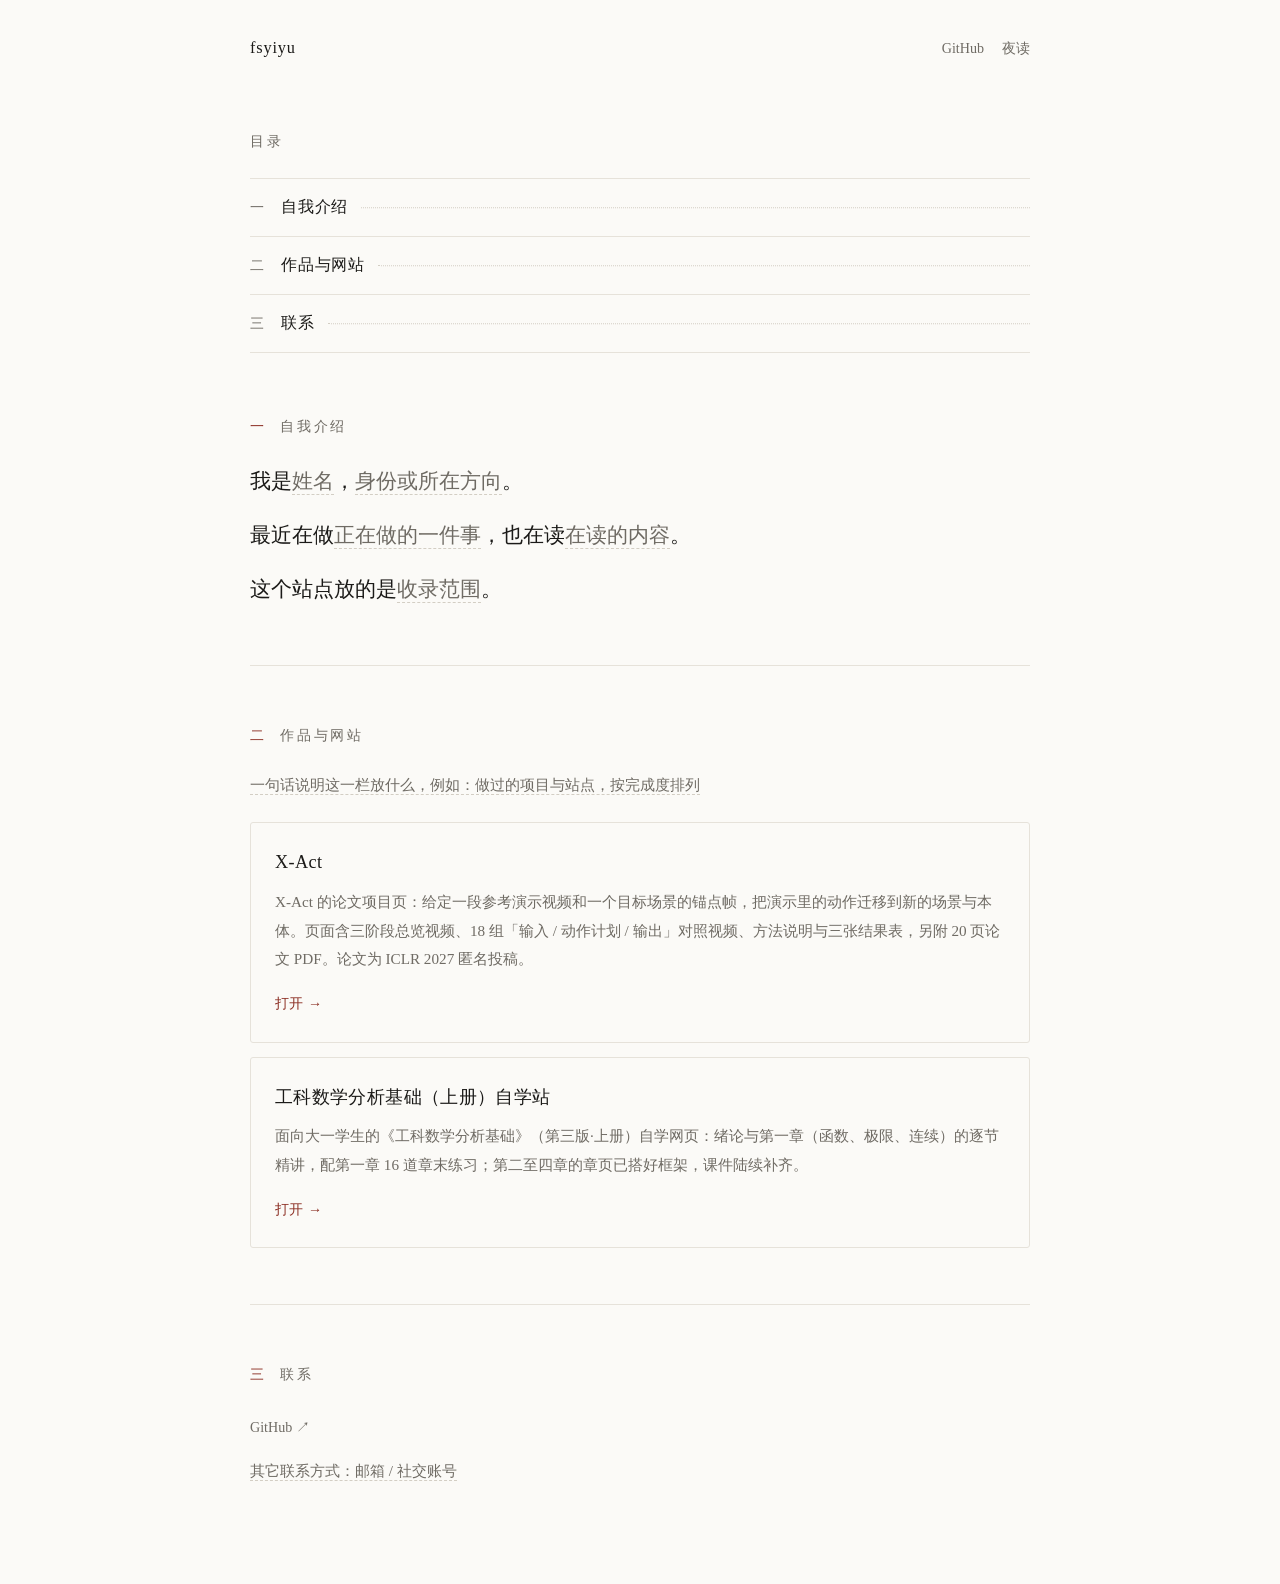
==== index.html @ a4a4e3d4 "Rebuild root as minimal homepage, move X-Act page to /x-act/ 新增极简首页：目录、自我介绍模板与作品卡片，内容集中在 site/conten" ====
<!DOCTYPE html>
<html lang="zh-CN">

<head>
  <meta charset="UTF-8">
  <meta name="viewport" content="width=device-width, initial-scale=1.0">
  <title>fsyiyu</title>
  <meta name="description" content="测试文本">
  <meta name="theme-color" content="#fbfaf7">
  <meta name="color-scheme" content="light dark">
  <link rel="icon" type="image/svg+xml" href="site/favicon.svg">
  <link rel="stylesheet" href="site/home.css">
  <script>
    (function () {
      try {
        var t = localStorage.getItem("fp-theme");
        if (!t) t = window.matchMedia("(prefers-color-scheme: dark)").matches ? "night" : "day";
        if (t === "night") document.documentElement.setAttribute("data-theme", "night");
      } catch (e) {}
    })();
  </script>
</head>

<body>
  <a class="skip" href="#toc">跳到目录</a>

  <header class="bar">
    <div class="wrap bar__inner">
      <span class="name" id="name"></span>
      <div class="bar__right">
        <nav class="tools" id="tools" aria-label="外部链接"></nav>
        <button class="toggle" id="theme" type="button" aria-label="切换日读与夜读">夜读</button>
      </div>
    </div>
  </header>

  <main>
    <nav class="wrap toc" id="toc" aria-label="目录"></nav>
    <section class="wrap block" id="intro" aria-label="自我介绍"></section>
    <section class="wrap block" id="works" aria-label="作品与网站"></section>
    <section class="wrap block" id="contact" aria-label="联系"></section>
  </main>

  <noscript>
    <div class="wrap block">
      <p class="sec__intro">
        这个页面的目录与卡片需要一小段 JavaScript 才能铺开，也可以直接访问：
        <a class="link" href="x-act/">X-Act</a> ·
        <a class="link" href="https://fsyiyu.github.io/math-analysis-web/">工科数学分析基础（上册）自学站</a> ·
        <a class="link" href="https://github.com/fsyiyu">GitHub</a>
      </p>
    </div>
  </noscript>

  <script src="site/content.js"></script>
  <script src="site/home.js"></script>
</body>

</html>
---- site/home.css ----
/* =============================================================================
   干净整洁的一套样式：纸色底、墨色字、发丝线；没有阴影、没有花哨装饰
   ========================================================================== */

:root {
  --paper: #fbfaf7;
  --ink: #1b1a18;
  --muted: #6f6b64;
  --line: #e6e2da;
  --line-2: #d3cec4;
  --accent: #8c2f24;
  --font: "Songti SC", "Source Han Serif SC", "SimSun", ui-serif, Georgia, serif;
  --wrap: 780px;
}

[data-theme="night"] {
  --paper: #121212;
  --ink: #eceae6;
  --muted: #8f8b84;
  --line: #2b2a28;
  --line-2: #3d3b38;
  --accent: #d4675a;
}

* { box-sizing: border-box; }

html {
  -webkit-text-size-adjust: 100%;
  scroll-behavior: smooth;
  scroll-padding-top: 24px;
}

body {
  margin: 0;
  background: var(--paper);
  color: var(--ink);
  font-family: var(--font);
  font-size: 17px;
  line-height: 1.9;
  -webkit-font-smoothing: antialiased;
  transition: background-color .3s ease, color .3s ease;
}

.wrap {
  width: min(100% - 48px, var(--wrap));
  margin-inline: auto;
}

a { color: inherit; text-decoration: none; }

:focus-visible {
  outline: 2px solid var(--accent);
  outline-offset: 3px;
  border-radius: 2px;
}

.skip {
  position: absolute; left: 16px; top: -60px;
  font-size: .9rem; color: var(--muted);
}
.skip:focus { top: 14px; }

/* 进场：整页一次淡入 ----------------------------------------------- */
main, .bar { opacity: 0; transition: opacity .45s ease; }
.is-ready main, .is-ready .bar { opacity: 1; }

/* 页首 ------------------------------------------------------------- */
.bar { padding: 32px 0 8px; }
.bar__inner {
  display: flex; align-items: baseline; justify-content: space-between; gap: 16px;
}
.name { font-size: 1.02rem; letter-spacing: .05em; }
.bar__right { display: flex; align-items: baseline; gap: 18px; }

.link, .toggle {
  font-family: var(--font);
  font-size: .88rem;
  color: var(--muted);
  background: none; border: 0; padding: 0; cursor: pointer;
  transition: color .2s ease;
}
.link:hover, .toggle:hover { color: var(--accent); }

/* 目录 ------------------------------------------------------------- */
.toc { padding: 56px 0 4px; }
.toc__list { margin: 0; padding: 0; list-style: none; }
.toc__row { border-top: 1px solid var(--line); }
.toc__row:last-child { border-bottom: 1px solid var(--line); }
.toc__row a {
  display: flex; align-items: baseline; gap: .8em;
  padding: 13px 0;
  transition: padding-left .2s ease, color .2s ease;
}
.toc__row a:hover { padding-left: 6px; color: var(--accent); }
.toc__num { font-size: .85rem; color: var(--muted); min-width: 1.3em; }
.toc__label { font-size: 1.02rem; letter-spacing: .04em; }
.toc__leader {
  flex: 1; border-bottom: 1px dotted var(--line-2);
  transform: translateY(-.22em);
}

/* 栏目标题 --------------------------------------------------------- */
.h {
  margin: 0 0 22px;
  font-size: .9rem;
  font-weight: 400;
  letter-spacing: .2em;
  color: var(--muted);
}
.h__num { margin-right: .9em; color: var(--accent); }

.block { padding: 56px 0; }
.block + .block { border-top: 1px solid var(--line); }
.block:last-child { padding-bottom: 76px; }

/* 自我介绍 --------------------------------------------------------- */
.lede p {
  margin: 0 0 .7em;
  font-size: 1.32rem;
  line-height: 1.85;
}
.lede p:last-child { margin-bottom: 0; }

/* 卡片 ------------------------------------------------------------- */
.sec__intro {
  margin: 0 0 22px;
  color: var(--muted);
  font-size: .95rem;
}

.cards { margin: 0; padding: 0; list-style: none; display: grid; gap: 14px; }

.card {
  display: block;
  padding: 22px 24px;
  border: 1px solid var(--line);
  border-radius: 3px;
  transition: border-color .22s ease, transform .22s ease;
}
.card:hover { border-color: var(--line-2); transform: translateY(-2px); }

.card__title {
  display: block;
  font-size: 1.14rem;
  letter-spacing: .02em;
  transition: color .2s ease;
}
.card:hover .card__title { color: var(--accent); }

.card__text {
  display: block;
  margin-top: 8px;
  color: var(--muted);
  font-size: .95rem;
}

.card__go {
  display: inline-flex; align-items: center; gap: .35em;
  margin-top: 16px;
  font-size: .88rem;
  color: var(--accent);
}
.card__arrow { display: inline-block; transition: transform .22s ease; }
.card:hover .card__arrow { transform: translateX(4px); }

/* 联系 ------------------------------------------------------------- */
.links { margin: 0 0 14px; padding: 0; list-style: none; }
.links li + li { margin-top: 8px; }

/* 占位〔…〕---------------------------------------------------------- */
.slot {
  color: var(--muted);
  border-bottom: 1px dashed var(--line-2);
  padding-bottom: 1px;
}

/* 小屏 ------------------------------------------------------------- */
@media (max-width: 560px) {
  body { font-size: 16px; }
  .toc { padding-top: 40px; }
  .block { padding: 42px 0; }
  .lede p { font-size: 1.15rem; }
  .card { padding: 18px 18px; }
}

@media (prefers-reduced-motion: reduce) {
  html { scroll-behavior: auto; }
  *, *::before, *::after { transition-duration: .001ms !important; }
  main, .bar { opacity: 1; }
  .card:hover { transform: none; }
}
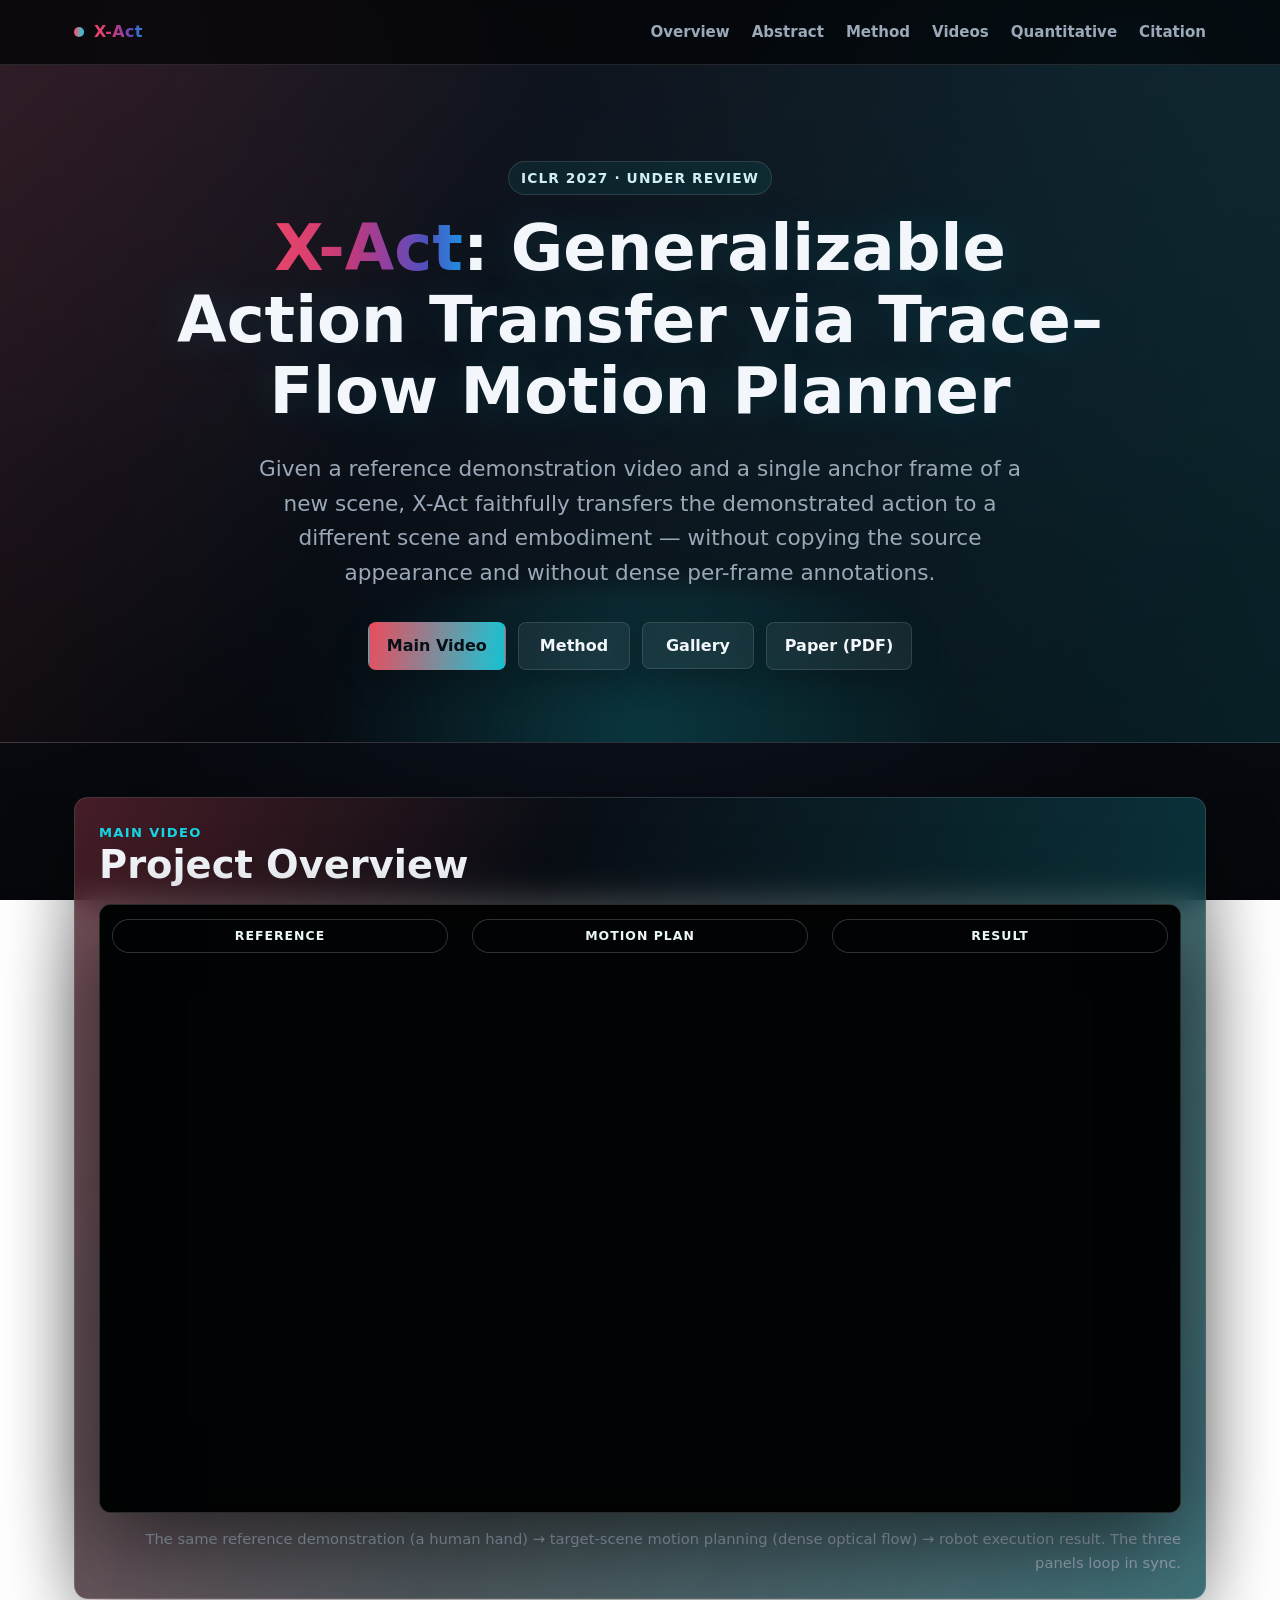
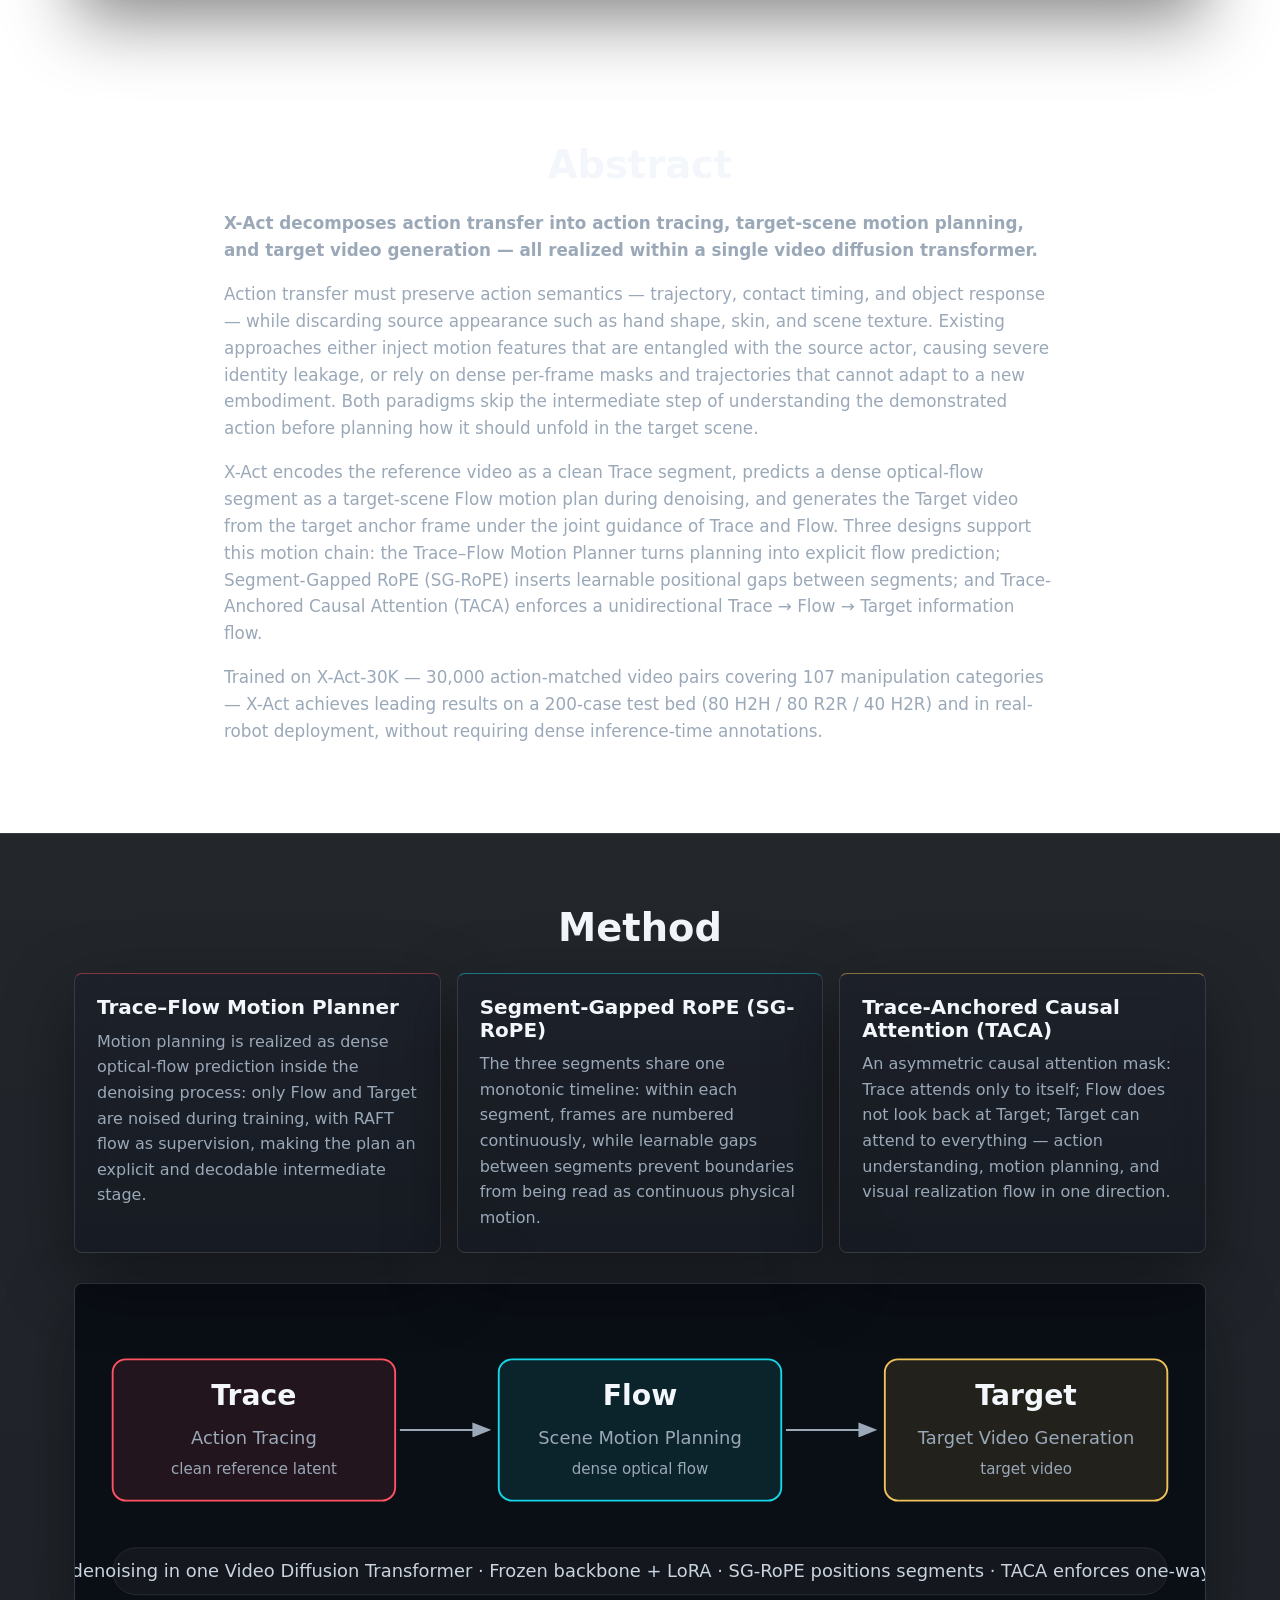
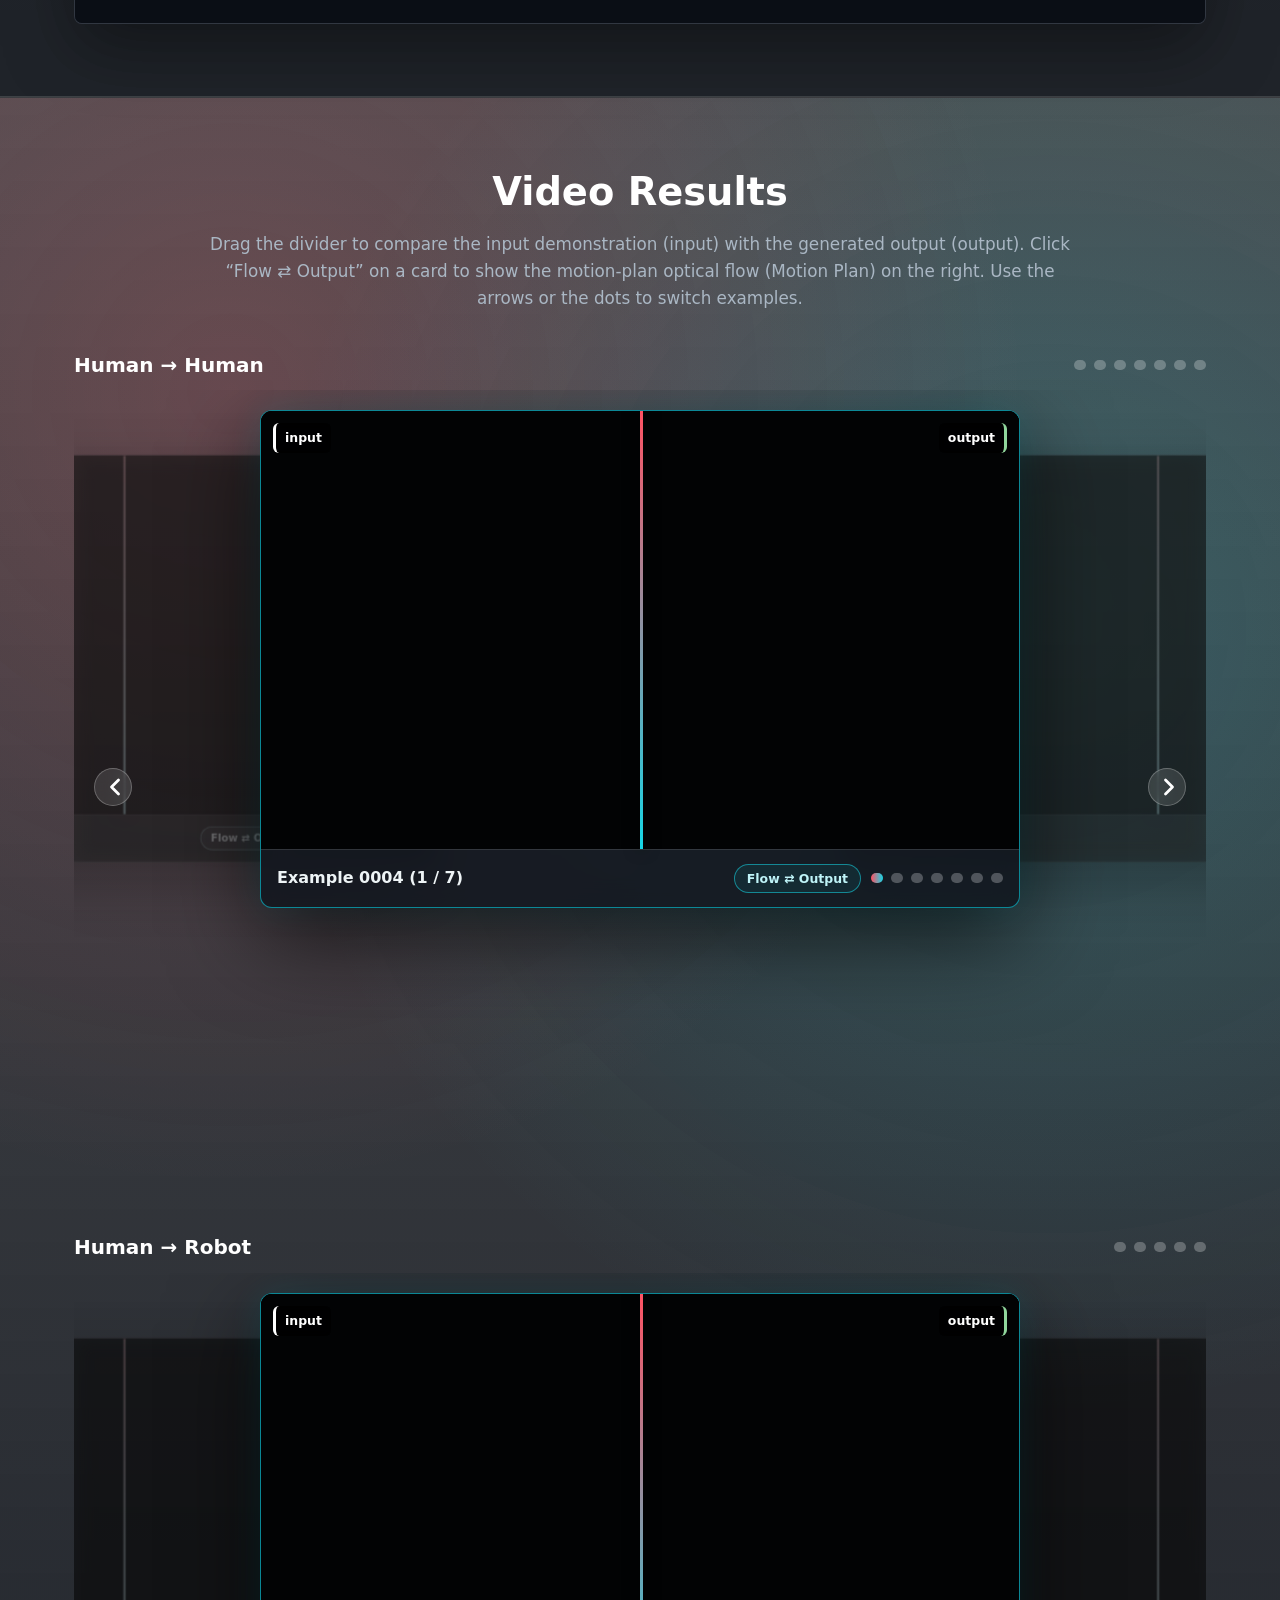
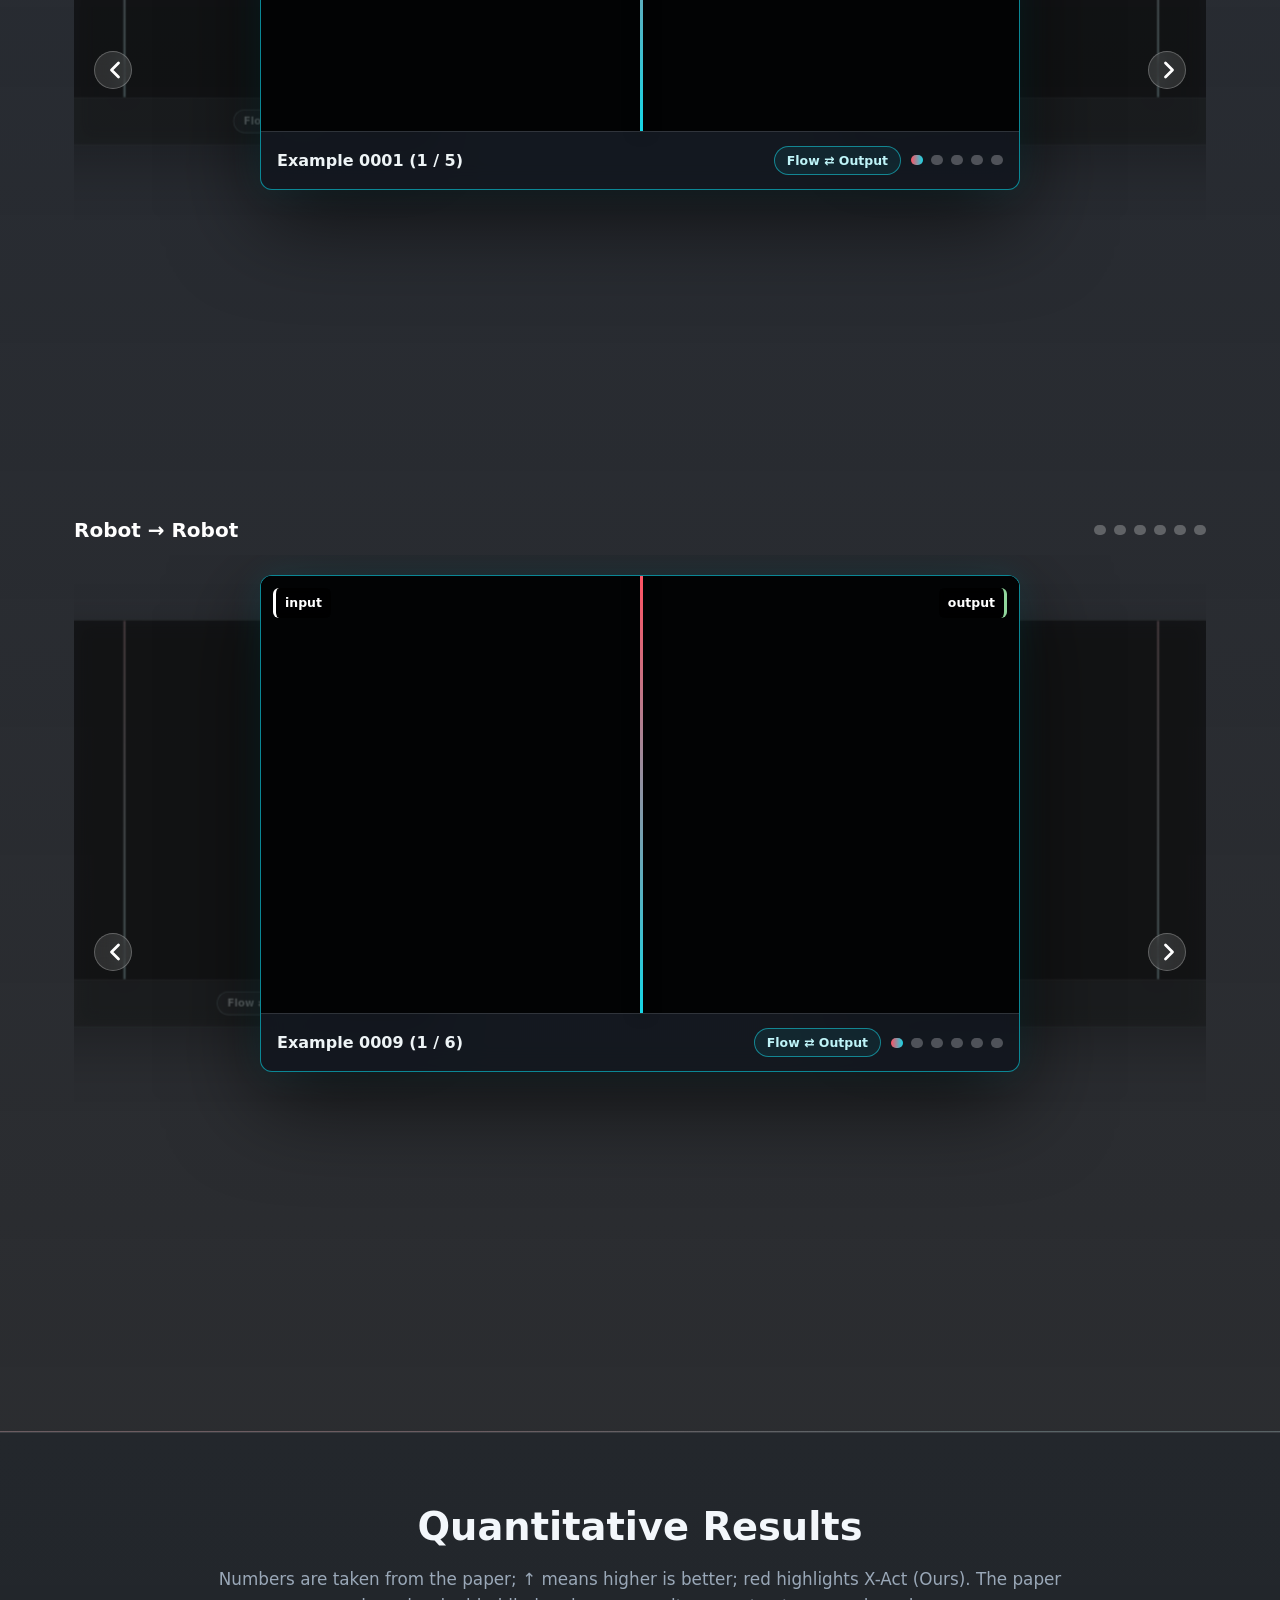
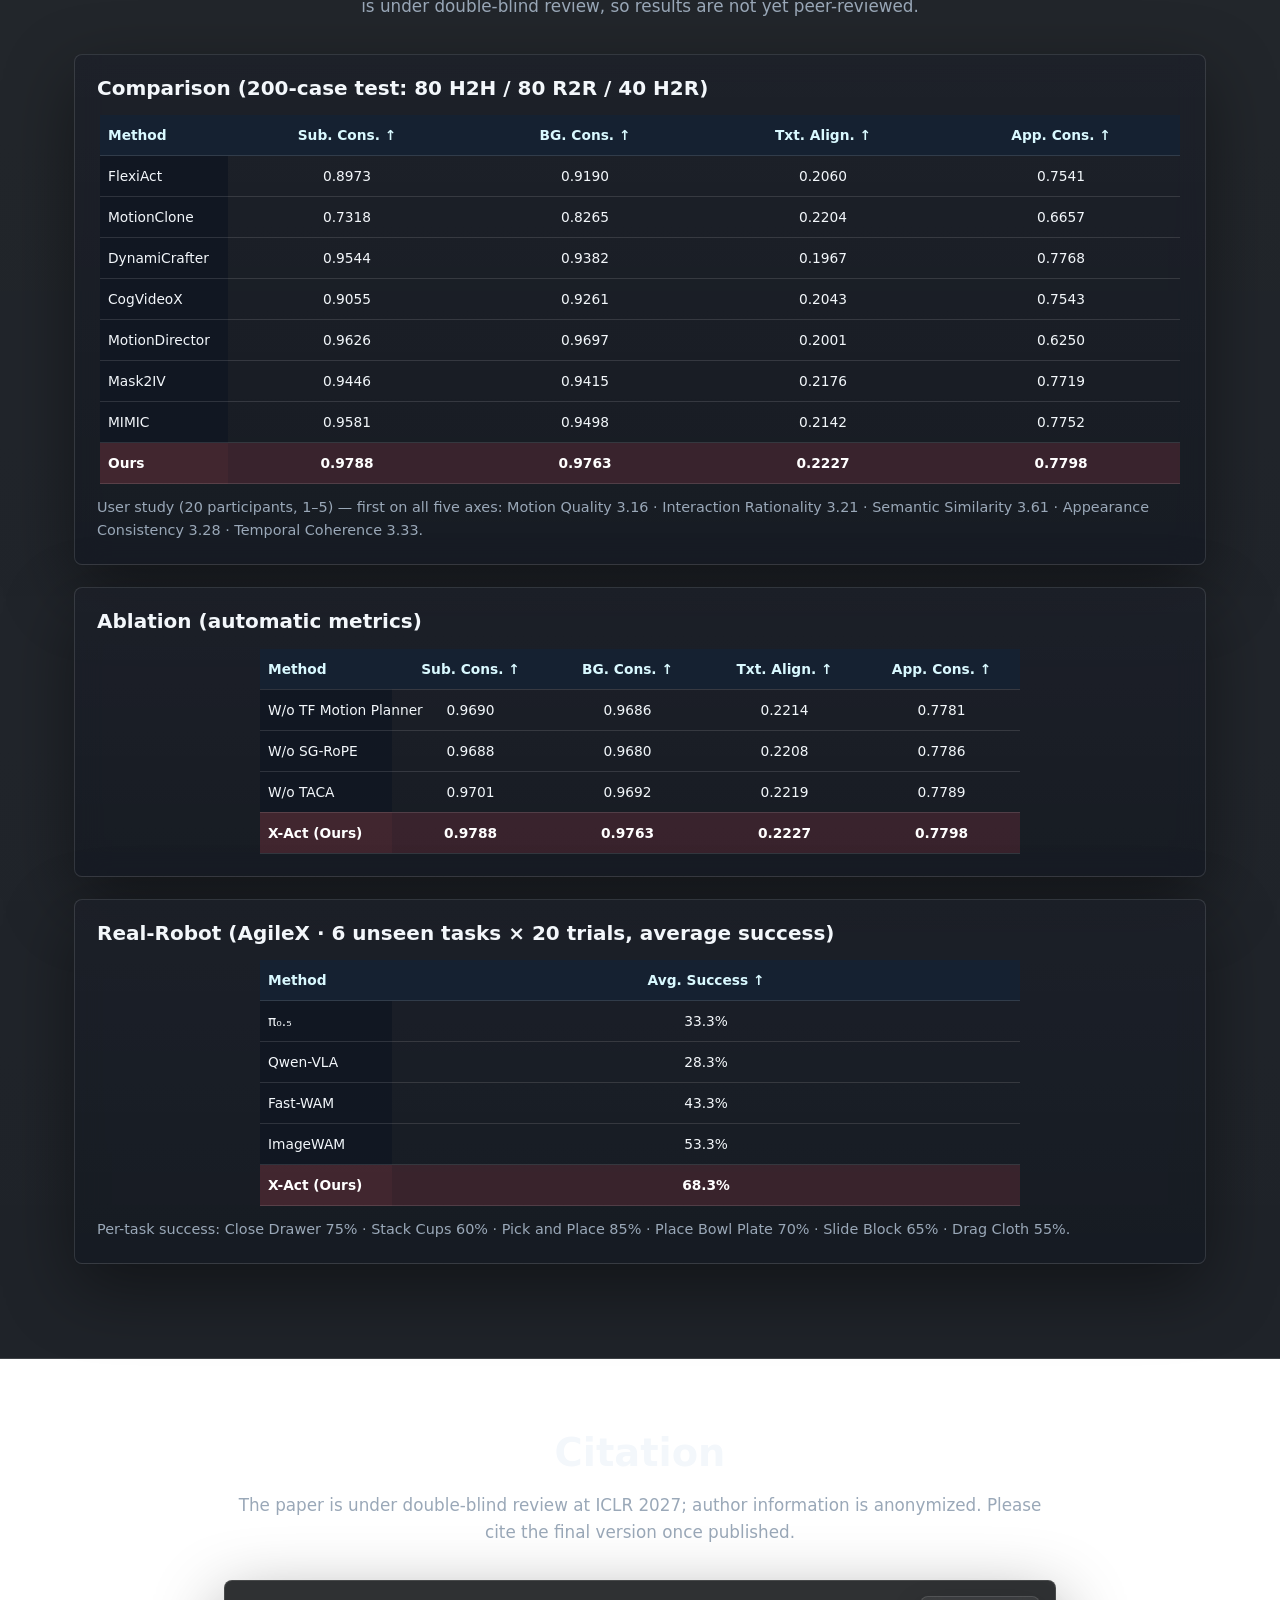
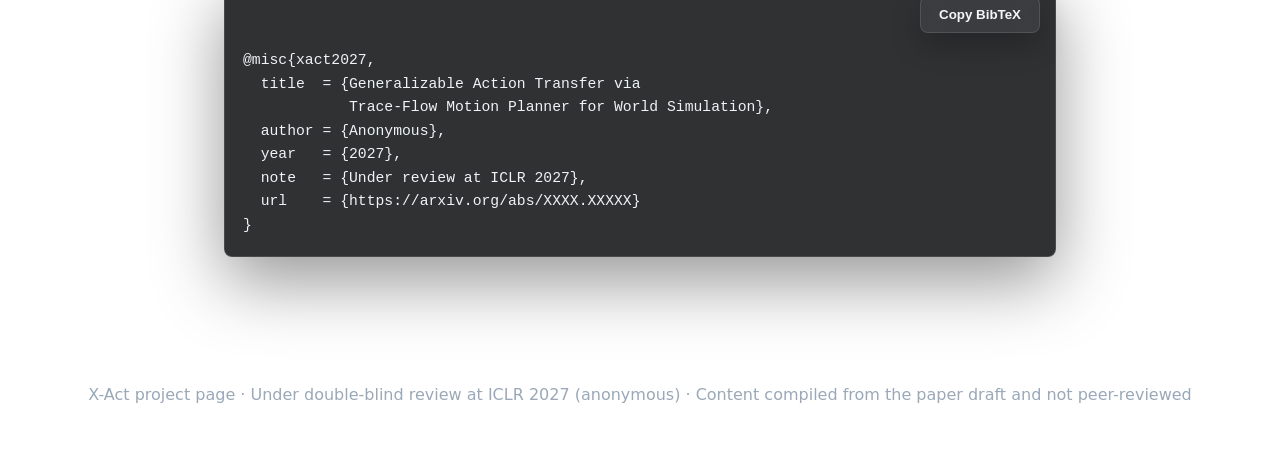
==== commit edcdf80a: "Serve X-Act page at root, move portfolio to /portfolio/ 根地址改为 X-Act 论文项目页的副本，仅把资源前缀从 ../assets/ 改为 a" ====
--- a/index.html
+++ b/index.html
@@ -1,59 +1,260 @@
 <!DOCTYPE html>
-<html lang="zh-CN">
+<html lang="en">
 
 <head>
   <meta charset="UTF-8">
   <meta name="viewport" content="width=device-width, initial-scale=1.0">
-  <title>fsyiyu</title>
-  <meta name="description" content="测试文本">
-  <meta name="theme-color" content="#fbfaf7">
-  <meta name="color-scheme" content="light dark">
-  <link rel="icon" type="image/svg+xml" href="site/favicon.svg">
-  <link rel="stylesheet" href="site/home.css">
-  <script>
-    (function () {
-      try {
-        var t = localStorage.getItem("fp-theme");
-        if (!t) t = window.matchMedia("(prefers-color-scheme: dark)").matches ? "night" : "day";
-        if (t === "night") document.documentElement.setAttribute("data-theme", "night");
-      } catch (e) {}
-    })();
-  </script>
+  <title>X-Act — Generalizable Action Transfer via Trace-Flow Motion Planner</title>
+  <meta name="description" content="X-Act transfers the action in a reference demonstration video to a new scene and a new embodiment — Human→Human, Human→Robot, Robot→Robot, without per-frame annotations.">
+  <meta property="og:title" content="X-Act: Generalizable Action Transfer via Trace-Flow Motion Planner">
+  <meta property="og:description" content="Understand the action in a demonstration, change the body, and do it again.">
+  <link rel="icon" type="image/svg+xml" href="assets/img/favicon.svg">
+  <link rel="stylesheet" href="style.css">
 </head>
 
 <body>
-  <a class="skip" href="#toc">跳到目录</a>
-
-  <header class="bar">
-    <div class="wrap bar__inner">
-      <span class="name" id="name"></span>
-      <div class="bar__right">
-        <nav class="tools" id="tools" aria-label="外部链接"></nav>
-        <button class="toggle" id="theme" type="button" aria-label="切换日读与夜读">夜读</button>
-      </div>
-    </div>
+  <header class="site-header">
+    <nav class="nav">
+      <a href="#teaser" class="brand"><span class="xact-logo">X-Act</span></a>
+      <div class="nav-links">
+        <a href="#teaser">Overview</a>
+        <a href="#abstract">Abstract</a>
+        <a href="#method">Method</a>
+        <a href="#results">Videos</a>
+        <a href="#quantitative">Quantitative</a>
+        <a href="#citation">Citation</a>
+      </div>
+    </nav>
   </header>
 
   <main>
-    <nav class="wrap toc" id="toc" aria-label="目录"></nav>
-    <section class="wrap block" id="intro" aria-label="自我介绍"></section>
-    <section class="wrap block" id="works" aria-label="作品与网站"></section>
-    <section class="wrap block" id="contact" aria-label="联系"></section>
+    <section class="hero">
+      <div class="container hero-inner">
+        <p class="venue">ICLR 2027 · Under Review</p>
+        <h1><span class="xact-logo">X-Act</span>: Generalizable Action Transfer via Trace–Flow Motion Planner</h1>
+        <p class="tagline">Given a reference demonstration video and a single anchor frame of a new scene, X-Act faithfully transfers the demonstrated action to a different scene and embodiment — without copying the source appearance and without dense per-frame annotations.</p>
+        <div class="actions">
+          <a class="button primary" href="#teaser">Main Video</a>
+          <a class="button" href="#method">Method</a>
+          <a class="button" href="#results">Gallery</a>
+          <a class="button" href="assets/paper.pdf" download>Paper (PDF)</a>
+        </div>
+      </div>
+    </section>
+
+    <section id="teaser" class="section teaser-section">
+      <div class="container">
+        <div class="teaser-shell">
+          <div class="teaser-heading">
+            <div>
+              <p class="eyebrow">Main Video</p>
+              <h2>Project Overview</h2>
+            </div>
+          </div>
+          <div class="main-video-frame">
+            <video id="main-video" controls muted loop playsinline preload="metadata" poster="assets/img/main_overview_poster.jpg" data-src="assets/media/main_overview.mp4"></video>
+            <div class="stage-labels" aria-hidden="true">
+              <span class="stage-label">Reference</span>
+              <span class="stage-label">Motion Plan</span>
+              <span class="stage-label">Result</span>
+            </div>
+            <div id="main-video-loader" class="video-loader">Loading video...</div>
+          </div>
+          <p class="stage-note">The same reference demonstration (a human hand) → target-scene motion planning (dense optical flow) → robot execution result. The three panels loop in sync.</p>
+        </div>
+      </div>
+    </section>
+
+    <section id="abstract" class="section">
+      <div class="container narrow">
+        <h2>Abstract</h2>
+        <p class="lead">X-Act decomposes action transfer into action tracing, target-scene motion planning, and target video generation — all realized within a single video diffusion transformer.</p>
+        <p>
+          Action transfer must preserve action semantics — trajectory, contact timing, and object response — while discarding source appearance such as hand shape, skin, and scene texture.
+          Existing approaches either inject motion features that are entangled with the source actor, causing severe identity leakage, or rely on dense per-frame masks and trajectories that cannot adapt to a new embodiment.
+          Both paradigms skip the intermediate step of understanding the demonstrated action before planning how it should unfold in the target scene.
+        </p>
+        <p>
+          X-Act encodes the reference video as a clean Trace segment, predicts a dense optical-flow segment as a target-scene Flow motion plan during denoising, and generates the Target video from the target anchor frame under the joint guidance of Trace and Flow.
+          Three designs support this motion chain: the Trace–Flow Motion Planner turns planning into explicit flow prediction;
+          Segment-Gapped RoPE (SG-RoPE) inserts learnable positional gaps between segments;
+          and Trace-Anchored Causal Attention (TACA) enforces a unidirectional Trace → Flow → Target information flow.
+        </p>
+        <p>
+          Trained on X-Act-30K — 30,000 action-matched video pairs covering 107 manipulation categories — X-Act achieves leading results on a 200-case test bed (80 H2H / 80 R2R / 40 H2R) and in real-robot deployment, without requiring dense inference-time annotations.
+        </p>
+      </div>
+    </section>
+
+    <section id="method" class="section alt">
+      <div class="container">
+        <h2>Method</h2>
+        <div class="method-grid">
+          <article>
+            <h3>Trace–Flow Motion Planner</h3>
+            <p>Motion planning is realized as dense optical-flow prediction inside the denoising process: only Flow and Target are noised during training, with RAFT flow as supervision, making the plan an explicit and decodable intermediate stage.</p>
+          </article>
+          <article>
+            <h3>Segment-Gapped RoPE (SG-RoPE)</h3>
+            <p>The three segments share one monotonic timeline: within each segment, frames are numbered continuously, while learnable gaps between segments prevent boundaries from being read as continuous physical motion.</p>
+          </article>
+          <article>
+            <h3>Trace-Anchored Causal Attention (TACA)</h3>
+            <p>An asymmetric causal attention mask: Trace attends only to itself; Flow does not look back at Target; Target can attend to everything — action understanding, motion planning, and visual realization flow in one direction.</p>
+          </article>
+        </div>
+
+        <figure class="paper-figure">
+          <svg viewBox="0 0 1200 360" role="img" aria-label="Diagram of the Trace to Flow to Target action chain" style="display:block;width:100%;height:auto;background:#0a0e15;">
+            <defs>
+              <linearGradient id="arrowGrad" x1="0" y1="0" x2="1" y2="0">
+                <stop offset="0" stop-color="#ff5263"/>
+                <stop offset="1" stop-color="#16d6e6"/>
+              </linearGradient>
+              <marker id="arrowHead" markerWidth="10" markerHeight="8" refX="8" refY="4" orient="auto">
+                <path d="M0 0 L10 4 L0 8 Z" fill="#9aa8b8"/>
+              </marker>
+            </defs>
+
+            <rect x="40" y="80" width="300" height="150" rx="14" fill="rgba(255,82,99,0.10)" stroke="#ff5263" stroke-width="2"/>
+            <rect x="450" y="80" width="300" height="150" rx="14" fill="rgba(22,214,230,0.10)" stroke="#16d6e6" stroke-width="2"/>
+            <rect x="860" y="80" width="300" height="150" rx="14" fill="rgba(240,195,90,0.10)" stroke="#f0c35a" stroke-width="2"/>
+
+            <text x="190" y="128" text-anchor="middle" fill="#f3f7fb" font-size="30" font-weight="700">Trace</text>
+            <text x="190" y="170" text-anchor="middle" fill="#9aa8b8" font-size="19">Action Tracing</text>
+            <text x="190" y="202" text-anchor="middle" fill="#9aa8b8" font-size="16">clean reference latent</text>
+
+            <text x="600" y="128" text-anchor="middle" fill="#f3f7fb" font-size="30" font-weight="700">Flow</text>
+            <text x="600" y="170" text-anchor="middle" fill="#9aa8b8" font-size="19">Scene Motion Planning</text>
+            <text x="600" y="202" text-anchor="middle" fill="#9aa8b8" font-size="16">dense optical flow</text>
+
+            <text x="1010" y="128" text-anchor="middle" fill="#f3f7fb" font-size="30" font-weight="700">Target</text>
+            <text x="1010" y="170" text-anchor="middle" fill="#9aa8b8" font-size="19">Target Video Generation</text>
+            <text x="1010" y="202" text-anchor="middle" fill="#9aa8b8" font-size="16">target video</text>
+
+            <line x1="345" y1="155" x2="438" y2="155" stroke="#9aa8b8" stroke-width="2" marker-end="url(#arrowHead)"/>
+            <line x1="755" y1="155" x2="848" y2="155" stroke="#9aa8b8" stroke-width="2" marker-end="url(#arrowHead)"/>
+
+            <rect x="40" y="280" width="1120" height="50" rx="25" fill="rgba(255,255,255,0.04)" stroke="rgba(255,255,255,0.10)"/>
+            <text x="600" y="311" text-anchor="middle" fill="#c9d4df" font-size="19">Joint denoising in one Video Diffusion Transformer · Frozen backbone + LoRA · SG-RoPE positions segments · TACA enforces one-way flow</text>
+          </svg>
+        </figure>
+      </div>
+    </section>
+
+    <section id="results" class="section dark-results">
+      <div class="container">
+        <h2>Video Results</h2>
+        <p class="section-intro">Drag the divider to compare the input demonstration (input) with the generated output (output). Click “Flow ⇄ Output” on a card to show the motion-plan optical flow (Motion Plan) on the right. Use the arrows or the dots to switch examples.</p>
+        <div id="gallery-list"></div>
+      </div>
+    </section>
+
+    <section id="quantitative" class="section alt">
+      <div class="container">
+        <h2>Quantitative Results</h2>
+        <p class="section-intro">Numbers are taken from the paper; ↑ means higher is better; red highlights X-Act (Ours). The paper is under double-blind review, so results are not yet peer-reviewed.</p>
+
+        <div class="table-card">
+          <h3>Comparison (200-case test: 80 H2H / 80 R2R / 40 H2R)</h3>
+          <div class="table-scroll">
+            <table class="metrics-table comparison-table">
+              <thead>
+                <tr>
+                  <th>Method</th>
+                  <th>Sub. Cons. ↑</th>
+                  <th>BG. Cons. ↑</th>
+                  <th>Txt. Align. ↑</th>
+                  <th>App. Cons. ↑</th>
+                </tr>
+              </thead>
+              <tbody>
+                <tr><td>FlexiAct</td><td>0.8973</td><td>0.9190</td><td>0.2060</td><td>0.7541</td></tr>
+                <tr><td>MotionClone</td><td>0.7318</td><td>0.8265</td><td>0.2204</td><td>0.6657</td></tr>
+                <tr><td>DynamiCrafter</td><td>0.9544</td><td>0.9382</td><td>0.1967</td><td>0.7768</td></tr>
+                <tr><td>CogVideoX</td><td>0.9055</td><td>0.9261</td><td>0.2043</td><td>0.7543</td></tr>
+                <tr><td>MotionDirector</td><td>0.9626</td><td>0.9697</td><td>0.2001</td><td>0.6250</td></tr>
+                <tr><td>Mask2IV</td><td>0.9446</td><td>0.9415</td><td>0.2176</td><td>0.7719</td></tr>
+                <tr><td>MIMIC</td><td>0.9581</td><td>0.9498</td><td>0.2142</td><td>0.7752</td></tr>
+                <tr class="ours"><td>Ours</td><td>0.9788</td><td>0.9763</td><td>0.2227</td><td>0.7798</td></tr>
+              </tbody>
+            </table>
+          </div>
+          <p class="table-note">User study (20 participants, 1–5) — first on all five axes: Motion Quality 3.16 · Interaction Rationality 3.21 · Semantic Similarity 3.61 · Appearance Consistency 3.28 · Temporal Coherence 3.33.</p>
+        </div>
+
+        <div class="table-card">
+          <h3>Ablation (automatic metrics)</h3>
+          <div class="table-scroll">
+            <table class="metrics-table ablation-table">
+              <thead>
+                <tr>
+                  <th>Method</th>
+                  <th>Sub. Cons. ↑</th>
+                  <th>BG. Cons. ↑</th>
+                  <th>Txt. Align. ↑</th>
+                  <th>App. Cons. ↑</th>
+                </tr>
+              </thead>
+              <tbody>
+                <tr><td>W/o TF Motion Planner</td><td>0.9690</td><td>0.9686</td><td>0.2214</td><td>0.7781</td></tr>
+                <tr><td>W/o SG-RoPE</td><td>0.9688</td><td>0.9680</td><td>0.2208</td><td>0.7786</td></tr>
+                <tr><td>W/o TACA</td><td>0.9701</td><td>0.9692</td><td>0.2219</td><td>0.7789</td></tr>
+                <tr class="ours"><td>X-Act (Ours)</td><td>0.9788</td><td>0.9763</td><td>0.2227</td><td>0.7798</td></tr>
+              </tbody>
+            </table>
+          </div>
+        </div>
+
+        <div class="table-card">
+          <h3>Real-Robot (AgileX · 6 unseen tasks × 20 trials, average success)</h3>
+          <div class="table-scroll">
+            <table class="metrics-table ablation-table">
+              <thead>
+                <tr>
+                  <th>Method</th>
+                  <th>Avg. Success ↑</th>
+                </tr>
+              </thead>
+              <tbody>
+                <tr><td>π₀.₅</td><td>33.3%</td></tr>
+                <tr><td>Qwen-VLA</td><td>28.3%</td></tr>
+                <tr><td>Fast-WAM</td><td>43.3%</td></tr>
+                <tr><td>ImageWAM</td><td>53.3%</td></tr>
+                <tr class="ours"><td>X-Act (Ours)</td><td>68.3%</td></tr>
+              </tbody>
+            </table>
+          </div>
+          <p class="table-note">Per-task success: Close Drawer 75% · Stack Cups 60% · Pick and Place 85% · Place Bowl Plate 70% · Slide Block 65% · Drag Cloth 55%.</p>
+        </div>
+      </div>
+    </section>
+
+    <section id="citation" class="section">
+      <div class="container narrow">
+        <h2>Citation</h2>
+        <p class="section-intro">The paper is under double-blind review at ICLR 2027; author information is anonymized. Please cite the final version once published.</p>
+        <div class="bib-wrap">
+          <button class="button copy-btn" id="copyBib" type="button">Copy BibTeX</button>
+          <pre class="bibtex"><code>@misc{xact2027,
+  title  = {Generalizable Action Transfer via
+            Trace-Flow Motion Planner for World Simulation},
+  author = {Anonymous},
+  year   = {2027},
+  note   = {Under review at ICLR 2027},
+  url    = {https://arxiv.org/abs/XXXX.XXXXX}
+}</code></pre>
+        </div>
+      </div>
+    </section>
   </main>
 
-  <noscript>
-    <div class="wrap block">
-      <p class="sec__intro">
-        这个页面的目录与卡片需要一小段 JavaScript 才能铺开，也可以直接访问：
-        <a class="link" href="x-act/">X-Act</a> ·
-        <a class="link" href="https://fsyiyu.github.io/math-analysis-web/">工科数学分析基础（上册）自学站</a> ·
-        <a class="link" href="https://github.com/fsyiyu">GitHub</a>
-      </p>
-    </div>
-  </noscript>
-
-  <script src="site/content.js"></script>
-  <script src="site/home.js"></script>
+  <footer class="footer">
+    <p>X-Act project page · Under double-blind review at ICLR 2027 (anonymous) · Content compiled from the paper draft and not peer-reviewed</p>
+  </footer>
+
+  <script src="videos_manifest.js"></script>
+  <script src="script.js"></script>
 </body>
 
 </html>
--- a/style.css
+++ b/style.css
@@ -0,0 +1,1022 @@
+:root {
+  --bg: #05070b;
+  --surface: rgba(15, 20, 29, 0.78);
+  --surface-strong: rgba(21, 28, 40, 0.92);
+  --surface-alt: rgba(8, 12, 19, 0.92);
+  --text: #f3f7fb;
+  --muted: #9aa8b8;
+  --line: rgba(255, 255, 255, 0.12);
+  --cyan: #16d6e6;
+  --red: #ff5263;
+  --blue: #6c8cff;
+  --gold: #f0c35a;
+  --shadow: 0 24px 70px rgba(0, 0, 0, 0.42);
+  --radius: 8px;
+  --container: 1180px;
+}
+
+* {
+  box-sizing: border-box;
+}
+
+html {
+  scroll-behavior: smooth;
+}
+
+body {
+  margin: 0;
+  font-family: Inter, ui-sans-serif, system-ui, -apple-system, BlinkMacSystemFont, "Segoe UI",
+    "PingFang SC", "Hiragino Sans GB", "Microsoft YaHei", sans-serif;
+  color: var(--text);
+  background:
+    radial-gradient(circle at 12% 4%, rgba(255, 82, 99, 0.18), transparent 28rem),
+    radial-gradient(circle at 88% 10%, rgba(22, 214, 230, 0.16), transparent 30rem),
+    radial-gradient(circle at 50% 55%, rgba(108, 140, 255, 0.08), transparent 36rem),
+    linear-gradient(180deg, #05070b 0%, #0a0e15 46%, #05070b 100%);
+  background-attachment: fixed;
+  line-height: 1.6;
+}
+
+body::before {
+  content: "";
+  position: fixed;
+  inset: 0;
+  z-index: -1;
+  pointer-events: none;
+  background:
+    linear-gradient(rgba(255, 255, 255, 0.035) 1px, transparent 1px),
+    linear-gradient(90deg, rgba(255, 255, 255, 0.025) 1px, transparent 1px);
+  background-size: 56px 56px;
+  mask-image: linear-gradient(180deg, rgba(0, 0, 0, 0.8), transparent 78%);
+}
+
+a {
+  color: inherit;
+  text-decoration: none;
+}
+
+.site-header {
+  position: sticky;
+  top: 0;
+  z-index: 20;
+  background: rgba(5, 7, 11, 0.78);
+  border-bottom: 1px solid var(--line);
+  backdrop-filter: blur(18px);
+}
+
+.nav {
+  max-width: var(--container);
+  height: 64px;
+  margin: 0 auto;
+  padding: 0 24px;
+  display: flex;
+  align-items: center;
+  justify-content: space-between;
+}
+
+.brand {
+  font-weight: 800;
+  letter-spacing: 0.02em;
+}
+
+.brand::before {
+  content: "";
+  display: inline-block;
+  width: 10px;
+  height: 10px;
+  margin-right: 10px;
+  border-radius: 999px;
+  background: linear-gradient(90deg, var(--red), var(--cyan));
+}
+
+.xact-logo {
+  background: linear-gradient(
+    90deg,
+    #e8456a 0%,
+    #d94070 20%,
+    #c03a7a 40%,
+    #9040a0 60%,
+    #5050c0 80%,
+    #2090e0 100%
+  );
+  -webkit-background-clip: text;
+  background-clip: text;
+  color: transparent;
+  -webkit-text-fill-color: transparent;
+  text-shadow: none;
+}
+
+.nav-links {
+  display: flex;
+  gap: 22px;
+  color: var(--muted);
+  font-size: 0.94rem;
+  font-weight: 600;
+}
+
+.nav-links a:hover {
+  color: var(--cyan);
+}
+
+.container {
+  max-width: var(--container);
+  margin: 0 auto;
+  padding: 0 24px;
+}
+
+.narrow {
+  max-width: 880px;
+}
+
+.hero {
+  position: relative;
+  overflow: hidden;
+  padding: 96px 0 72px;
+  text-align: center;
+  background:
+    linear-gradient(115deg, rgba(255, 82, 99, 0.12), transparent 34%, rgba(22, 214, 230, 0.11)),
+    linear-gradient(180deg, rgba(16, 22, 32, 0.86), rgba(6, 9, 14, 0.74));
+  border-bottom: 1px solid var(--line);
+}
+
+.hero::after {
+  content: "";
+  position: absolute;
+  left: 50%;
+  bottom: -160px;
+  width: min(880px, 80vw);
+  height: 320px;
+  transform: translateX(-50%);
+  border-radius: 50%;
+  background: radial-gradient(circle, rgba(22, 214, 230, 0.18), transparent 68%);
+  filter: blur(12px);
+  pointer-events: none;
+}
+
+.hero-inner {
+  position: relative;
+  z-index: 1;
+  max-width: 1040px;
+}
+
+.venue {
+  display: inline-flex;
+  margin: 0 0 18px;
+  padding: 5px 12px;
+  border: 1px solid var(--line);
+  border-radius: 999px;
+  color: #cfeff3;
+  background: rgba(22, 214, 230, 0.08);
+  font-size: 0.86rem;
+  font-weight: 700;
+  text-transform: uppercase;
+  letter-spacing: 0.08em;
+}
+
+h1,
+h2,
+h3 {
+  margin: 0;
+  line-height: 1.12;
+}
+
+h1 {
+  max-width: 980px;
+  margin: 0 auto;
+  font-size: clamp(2.35rem, 5vw, 4.8rem);
+  letter-spacing: 0;
+  text-shadow: 0 0 44px rgba(22, 214, 230, 0.16);
+}
+
+h2 {
+  margin-bottom: 24px;
+  text-align: center;
+  font-size: clamp(1.9rem, 3vw, 2.7rem);
+}
+
+h3 {
+  font-size: 1.25rem;
+}
+
+.tagline {
+  max-width: 800px;
+  margin: 24px auto 32px;
+  color: var(--muted);
+  font-size: clamp(1.06rem, 2vw, 1.35rem);
+}
+
+.actions {
+  display: flex;
+  justify-content: center;
+  gap: 12px;
+  flex-wrap: wrap;
+}
+
+.button {
+  min-width: 112px;
+  padding: 10px 18px;
+  border: 1px solid var(--line);
+  border-radius: var(--radius);
+  background: rgba(255, 255, 255, 0.06);
+  color: var(--text);
+  font-weight: 750;
+  box-shadow: 0 12px 30px rgba(0, 0, 0, 0.24);
+  backdrop-filter: blur(10px);
+}
+
+.button:hover {
+  border-color: rgba(22, 214, 230, 0.65);
+  box-shadow: 0 0 24px rgba(22, 214, 230, 0.12);
+}
+
+.button.primary {
+  background: linear-gradient(100deg, rgba(255, 82, 99, 0.92), rgba(22, 214, 230, 0.92));
+  color: #061016;
+  border-color: transparent;
+}
+
+.section {
+  padding: 72px 0;
+}
+
+.teaser-section {
+  padding-top: 54px;
+}
+
+.teaser-shell {
+  position: relative;
+  padding: 24px;
+  border: 1px solid var(--line);
+  border-radius: 14px;
+  background:
+    linear-gradient(135deg, rgba(255, 82, 99, 0.09), transparent 28%, rgba(22, 214, 230, 0.08)),
+    rgba(10, 14, 21, 0.72);
+  box-shadow: var(--shadow);
+  backdrop-filter: blur(16px);
+}
+
+.teaser-shell::before {
+  content: "";
+  position: absolute;
+  inset: -1px;
+  z-index: -1;
+  border-radius: 14px;
+  background: linear-gradient(100deg, rgba(255, 82, 99, 0.42), transparent 38%, rgba(22, 214, 230, 0.44));
+  opacity: 0.42;
+}
+
+.teaser-heading {
+  display: flex;
+  align-items: end;
+  justify-content: space-between;
+  gap: 18px;
+  margin-bottom: 18px;
+}
+
+.teaser-heading h2 {
+  margin: 0;
+  text-align: left;
+}
+
+.eyebrow {
+  margin: 0;
+  color: var(--cyan);
+  font-size: 0.82rem;
+  font-weight: 850;
+  letter-spacing: 0.1em;
+  text-transform: uppercase;
+}
+
+.main-video-frame {
+  position: relative;
+  overflow: hidden;
+  border: 1px solid rgba(255, 255, 255, 0.16);
+  border-radius: 12px;
+  background: #020304;
+  box-shadow: 0 28px 90px rgba(0, 0, 0, 0.58);
+}
+
+.main-video-frame::after {
+  content: "";
+  position: absolute;
+  inset: 0;
+  pointer-events: none;
+  box-shadow: inset 0 0 80px rgba(0, 0, 0, 0.42);
+}
+
+.main-video-frame video {
+  display: block;
+  width: 100%;
+  aspect-ratio: 16 / 9;
+  object-fit: cover;
+  background: #020304;
+}
+
+.video-loader {
+  position: absolute;
+  left: 50%;
+  bottom: 18px;
+  z-index: 3;
+  transform: translateX(-50%);
+  padding: 8px 12px;
+  border: 1px solid rgba(255, 255, 255, 0.16);
+  border-radius: 999px;
+  background: rgba(2, 4, 7, 0.76);
+  color: #d9f9ff;
+  font-size: 0.86rem;
+  font-weight: 800;
+  backdrop-filter: blur(10px);
+  box-shadow: 0 0 22px rgba(22, 214, 230, 0.12);
+}
+
+.video-loader.hidden {
+  display: none;
+}
+
+.section.alt {
+  background:
+    linear-gradient(180deg, rgba(255, 255, 255, 0.035), rgba(255, 255, 255, 0.015)),
+    var(--surface-alt);
+  border-top: 1px solid var(--line);
+  border-bottom: 1px solid var(--line);
+}
+
+.lead {
+  color: var(--text);
+  font-size: 1.25rem;
+  font-weight: 650;
+}
+
+.narrow p {
+  color: var(--muted);
+  font-size: 1.05rem;
+}
+
+.method-grid {
+  display: grid;
+  grid-template-columns: repeat(3, minmax(0, 1fr));
+  gap: 16px;
+  margin-bottom: 30px;
+}
+
+.method-grid article {
+  padding: 22px;
+  border: 1px solid var(--line);
+  border-radius: var(--radius);
+  background:
+    linear-gradient(180deg, rgba(255, 255, 255, 0.045), rgba(255, 255, 255, 0.018)),
+    var(--surface);
+  box-shadow: var(--shadow);
+  backdrop-filter: blur(16px);
+}
+
+.method-grid article:nth-child(1) {
+  border-top-color: rgba(255, 82, 99, 0.48);
+}
+
+.method-grid article:nth-child(2) {
+  border-top-color: rgba(22, 214, 230, 0.5);
+}
+
+.method-grid article:nth-child(3) {
+  border-top-color: rgba(240, 195, 90, 0.52);
+}
+
+.method-grid h3 {
+  margin-bottom: 10px;
+}
+
+.method-grid p,
+.section-intro {
+  margin: 0;
+  color: var(--muted);
+}
+
+.section-intro {
+  max-width: 860px;
+  margin: -6px auto 34px;
+  text-align: center;
+  font-size: 1.05rem;
+}
+
+.dark-results {
+  position: relative;
+  overflow: hidden;
+  background:
+    radial-gradient(circle at 18% 10%, rgba(255, 82, 99, 0.18), transparent 28%),
+    radial-gradient(circle at 82% 18%, rgba(22, 214, 230, 0.18), transparent 30%),
+    linear-gradient(180deg, rgba(7, 9, 13, 0.72) 0%, rgba(16, 20, 27, 0.9) 52%, rgba(8, 10, 14, 0.86) 100%);
+  color: #eef4f6;
+  border-top: 1px solid rgba(255, 255, 255, 0.08);
+  border-bottom: 1px solid rgba(255, 255, 255, 0.08);
+}
+
+.dark-results h2,
+.dark-results h3 {
+  color: #ffffff;
+}
+
+.dark-results .section-intro {
+  color: #aab7c4;
+}
+
+.paper-figure {
+  margin: 0;
+  border: 1px solid var(--line);
+  border-radius: var(--radius);
+  background: var(--surface-strong);
+  overflow: hidden;
+  box-shadow: var(--shadow);
+}
+
+.paper-figure img {
+  display: block;
+  width: 100%;
+  height: auto;
+}
+
+.gallery-block {
+  margin-top: 42px;
+}
+
+.gallery-heading {
+  display: flex;
+  align-items: center;
+  justify-content: space-between;
+  gap: 16px;
+  margin-bottom: 14px;
+}
+
+.gallery-controls {
+  display: flex;
+  align-items: center;
+  gap: 8px;
+}
+
+.icon-button,
+.carousel-nav {
+  width: 38px;
+  height: 38px;
+  display: grid;
+  place-items: center;
+  border: 1px solid rgba(255, 255, 255, 0.25);
+  border-radius: var(--radius);
+  background: rgba(255, 255, 255, 0.12);
+  color: white;
+  cursor: pointer;
+  backdrop-filter: blur(8px);
+}
+
+.icon-button:hover,
+.carousel-nav:hover {
+  background: rgba(10, 167, 184, 0.22);
+  border-color: rgba(10, 167, 184, 0.75);
+}
+
+.stereo-gallery {
+  position: relative;
+  display: block;
+  max-width: 1220px;
+  margin: 0 auto;
+  overflow: hidden;
+}
+
+.carousel-container {
+  position: relative;
+  width: 100%;
+  padding: 20px 0 4px;
+}
+
+.carousel-track {
+  position: relative;
+  width: 100%;
+  height: 780px;
+  display: flex;
+  justify-content: center;
+}
+
+.video-card {
+  border: 1px solid rgba(255, 255, 255, 0.14);
+  border-radius: 12px;
+  background: rgba(17, 22, 30, 0.86);
+  overflow: hidden;
+  box-shadow: 0 24px 70px rgba(0, 0, 0, 0.55);
+  backdrop-filter: blur(12px);
+}
+
+.carousel-card {
+  position: absolute;
+  top: 0;
+  left: 50%;
+  width: 760px;
+  max-width: 88vw;
+  transition:
+    transform 0.6s cubic-bezier(0.25, 1, 0.5, 1),
+    opacity 0.6s ease,
+    filter 0.6s ease;
+}
+
+.carousel-card.active {
+  transform: translateX(-50%) scale(1);
+  z-index: 20;
+  opacity: 1;
+  border-color: rgba(10, 167, 184, 0.78);
+  box-shadow: 0 28px 90px rgba(0, 0, 0, 0.66), 0 0 34px rgba(10, 167, 184, 0.18);
+}
+
+.carousel-card.prev {
+  transform: translateX(-118%) scale(0.82);
+  z-index: 10;
+  opacity: 0.48;
+  filter: grayscale(80%) brightness(0.72);
+  cursor: pointer;
+}
+
+.carousel-card.next {
+  transform: translateX(18%) scale(0.82);
+  z-index: 10;
+  opacity: 0.48;
+  filter: grayscale(80%) brightness(0.72);
+  cursor: pointer;
+}
+
+.carousel-card.hidden {
+  transform: translateX(-50%) scale(0.5);
+  z-index: 0;
+  opacity: 0;
+  pointer-events: none;
+}
+
+.carousel-card.hidden-left {
+  transform: translateX(-205%) scale(0.5);
+}
+
+.carousel-card.hidden-right {
+  transform: translateX(105%) scale(0.5);
+}
+
+.card-overlay {
+  position: absolute;
+  inset: 0;
+  z-index: 30;
+  pointer-events: none;
+  opacity: 1;
+  background: linear-gradient(90deg, rgba(0, 0, 0, 0.72), rgba(0, 0, 0, 0.16), rgba(0, 0, 0, 0.72));
+  transition: opacity 0.35s ease;
+}
+
+.carousel-card.active .card-overlay {
+  opacity: 0;
+}
+
+.video-wrapper {
+  position: relative;
+  width: 100%;
+  aspect-ratio: 832 / 480;
+  background: #020304;
+  cursor: crosshair;
+  --x: 50%;
+  --y: 50%;
+}
+
+.video-wrapper video {
+  position: absolute;
+  inset: 0;
+  width: 100%;
+  height: 100%;
+  object-fit: cover;
+  background: #020304;
+}
+
+.layer-left {
+  z-index: 1;
+}
+
+.layer-small {
+  z-index: 2;
+  clip-path: inset(0 0 0 var(--x));
+}
+
+.layer-medium {
+  z-index: 3;
+  clip-path: inset(var(--y) 0 0 0);
+}
+
+.layer-large {
+  z-index: 4;
+  clip-path: inset(var(--y) 0 0 var(--x));
+}
+
+.layer-right {
+  z-index: 2;
+  clip-path: inset(0 0 0 var(--x));
+}
+
+.slider-line,
+.slider-line-h {
+  position: absolute;
+  z-index: 22;
+  pointer-events: none;
+  box-shadow: 0 0 16px rgba(0, 0, 0, 0.75);
+}
+
+.slider-line {
+  background: linear-gradient(180deg, var(--red), var(--cyan));
+}
+
+.slider-line-h {
+  background: linear-gradient(90deg, var(--red), var(--cyan));
+}
+
+.slider-line {
+  top: 0;
+  bottom: 0;
+  left: var(--x);
+  width: 2px;
+}
+
+.video-wrapper.pair .slider-line {
+  width: 3px;
+}
+
+.slider-line-h {
+  left: 0;
+  right: 0;
+  top: var(--y);
+  height: 2px;
+}
+
+.slider-label {
+  position: absolute;
+  z-index: 23;
+  padding: 5px 9px;
+  border-radius: 6px;
+  background: rgba(0, 0, 0, 0.72);
+  color: white;
+  font-size: 0.78rem;
+  font-weight: 800;
+  backdrop-filter: blur(5px);
+}
+
+.slider-label.tl {
+  top: 12px;
+  left: 12px;
+  border-left: 3px solid #ffffff;
+}
+
+.slider-label.tr {
+  top: 12px;
+  right: 12px;
+  border-right: 3px solid #90d69c;
+}
+
+.slider-label.bl {
+  bottom: 12px;
+  left: 12px;
+  border-left: 3px solid #f0c35a;
+}
+
+.slider-label.br {
+  right: 12px;
+  bottom: 12px;
+  border-right: 3px solid var(--red);
+}
+
+.card-meta {
+  display: flex;
+  align-items: center;
+  justify-content: space-between;
+  gap: 18px;
+  padding: 14px 16px;
+  border-top: 1px solid rgba(255, 255, 255, 0.12);
+  color: #eef4f6;
+}
+
+.card-title {
+  font-weight: 800;
+}
+
+.scene-dots {
+  display: flex;
+  gap: 8px;
+}
+
+.scene-dot {
+  width: 10px;
+  height: 10px;
+  border: 0;
+  border-radius: 999px;
+  background: rgba(255, 255, 255, 0.26);
+  cursor: pointer;
+}
+
+.scene-dot.active {
+  background: linear-gradient(90deg, var(--red), var(--cyan));
+}
+
+.carousel-nav {
+  position: absolute;
+  top: calc(50% - 24px);
+  z-index: 40;
+  border-radius: 50%;
+}
+
+.carousel-nav.prev-btn {
+  left: 20px;
+}
+
+.carousel-nav.next-btn {
+  right: 20px;
+}
+
+.quant-grid {
+  display: grid;
+  gap: 22px;
+}
+
+.table-card {
+  margin-bottom: 22px;
+  padding: 22px;
+  border: 1px solid var(--line);
+  border-radius: var(--radius);
+  background:
+    linear-gradient(180deg, rgba(255, 255, 255, 0.045), rgba(255, 255, 255, 0.018)),
+    var(--surface);
+  box-shadow: var(--shadow);
+  backdrop-filter: blur(14px);
+}
+
+.table-card h3 {
+  margin-bottom: 16px;
+}
+
+.table-scroll {
+  overflow-x: auto;
+  display: flex;
+  justify-content: center;
+  width: 100%;
+}
+
+.metrics-table {
+  width: 100%;
+  max-width: 1080px;
+  border-collapse: collapse;
+  table-layout: fixed;
+  font-size: 0.86rem;
+}
+
+.comparison-table {
+  min-width: 0;
+}
+
+.ablation-table {
+  max-width: 760px;
+}
+
+.metrics-table th,
+.metrics-table td {
+  padding: 9px 8px;
+  border-bottom: 1px solid var(--line);
+  text-align: center;
+  white-space: nowrap;
+}
+
+.metrics-table th:first-child,
+.metrics-table td:first-child {
+  width: 132px;
+  background: #111722;
+  text-align: left;
+}
+
+.comparison-table th:first-child,
+.comparison-table td:first-child {
+  width: 128px;
+}
+
+.metrics-table thead th {
+  color: #d9f9ff;
+  background: #152131;
+  font-weight: 850;
+}
+
+.metrics-table thead th:first-child {
+  background: #152131;
+}
+
+.metrics-table tbody tr:hover td {
+  background: rgba(22, 214, 230, 0.07);
+}
+
+.metrics-table tr.ours td {
+  color: #ffffff;
+  font-weight: 850;
+  background: rgba(255, 82, 99, 0.14);
+}
+
+.metrics-table tr.ours td:first-child {
+  background: rgba(255, 82, 99, 0.18);
+}
+
+.bibtex {
+  margin: 0;
+  padding: 18px;
+  overflow: auto;
+  border: 1px solid var(--line);
+  border-radius: var(--radius);
+  background: rgba(2, 4, 7, 0.82);
+  color: #eef4f6;
+  font-size: 0.92rem;
+  box-shadow: var(--shadow);
+}
+
+.footer {
+  padding: 36px 24px;
+  border-top: 1px solid var(--line);
+  color: var(--muted);
+  text-align: center;
+}
+
+/* ---------- X-Act additions ---------- */
+.tagline.cn {
+  margin-top: -14px;
+  font-size: 1.02rem;
+  line-height: 1.7;
+}
+
+.stage-labels {
+  position: absolute;
+  top: 14px;
+  left: 0;
+  right: 0;
+  z-index: 4;
+  display: flex;
+  pointer-events: none;
+}
+.stage-label {
+  flex: 1;
+  text-align: center;
+  padding: 6px 10px;
+  margin: 0 12px;
+  border: 1px solid rgba(255, 255, 255, 0.18);
+  border-radius: 999px;
+  background: rgba(2, 4, 7, 0.58);
+  color: #eaf6f8;
+  font-size: 0.78rem;
+  font-weight: 800;
+  letter-spacing: 0.08em;
+  text-transform: uppercase;
+  -webkit-backdrop-filter: blur(8px);
+  backdrop-filter: blur(8px);
+}
+
+.stage-note {
+  margin: 14px 0 0;
+  color: var(--muted);
+  font-size: 0.92rem;
+  text-align: right;
+}
+
+.table-note {
+  margin: 12px 0 0;
+  color: var(--muted);
+  font-size: 0.9rem;
+}
+
+.bib-wrap {
+  position: relative;
+}
+.bib-wrap .bibtex {
+  padding-top: 68px;
+}
+.copy-btn {
+  position: absolute;
+  top: 16px;
+  right: 16px;
+  z-index: 2;
+}
+
+.mode-switch {
+  padding: 6px 12px;
+  border: 1px solid rgba(22, 214, 230, 0.55);
+  border-radius: 999px;
+  background: rgba(22, 214, 230, 0.08);
+  color: #bff4f8;
+  font-family: inherit;
+  font-size: 0.78rem;
+  font-weight: 800;
+  cursor: pointer;
+  transition: background 0.25s ease, border-color 0.25s ease, color 0.25s ease;
+}
+.mode-switch:hover,
+.mode-switch.on {
+  background: rgba(22, 214, 230, 0.22);
+  border-color: rgba(22, 214, 230, 0.95);
+  color: #ffffff;
+}
+
+.video-wrapper.flowable .layer-right-result {
+  z-index: 2;
+  clip-path: inset(0 0 0 var(--x));
+}
+.video-wrapper.flowable .layer-right-flow {
+  z-index: 3;
+  clip-path: inset(0 0 0 var(--x));
+}
+.video-wrapper.flowable:not(.show-flow) .layer-right-flow {
+  display: none;
+}
+
+@media (max-width: 900px) {
+  .nav {
+    height: auto;
+    min-height: 58px;
+    align-items: flex-start;
+    flex-direction: column;
+    gap: 8px;
+    padding-top: 12px;
+    padding-bottom: 12px;
+  }
+
+  .nav-links {
+    width: 100%;
+    gap: 14px;
+    overflow-x: auto;
+    padding-bottom: 2px;
+  }
+
+  .method-grid {
+    grid-template-columns: 1fr;
+  }
+
+  .gallery-heading,
+  .card-meta {
+    align-items: flex-start;
+    flex-direction: column;
+  }
+
+  .video-strip {
+    grid-template-columns: repeat(2, minmax(0, 1fr));
+  }
+
+  .carousel-track {
+    height: 570px;
+  }
+
+  .carousel-card {
+    width: 92vw;
+  }
+  .stage-label {
+    font-size: 0.68rem;
+    padding: 4px 6px;
+    margin: 0 6px;
+  }
+}
+
+@media (max-width: 560px) {
+  .hero {
+    padding: 68px 0 54px;
+  }
+
+  .section {
+    padding: 52px 0;
+  }
+
+  .teaser-shell {
+    padding: 14px;
+  }
+
+  .teaser-heading {
+    display: block;
+  }
+
+  .teaser-heading h2 {
+    margin-top: 6px;
+  }
+
+  .carousel-track {
+    height: 430px;
+  }
+
+  .slider-label {
+    font-size: 0.68rem;
+    padding: 3px 6px;
+  }
+
+  .table-card {
+    padding: 14px;
+  }
+
+  .table-scroll {
+    justify-content: flex-start;
+  }
+
+  .metrics-table {
+    min-width: 760px;
+  }
+  .stage-labels {
+    top: 8px;
+  }
+  .card-meta {
+    gap: 8px;
+  }
+}
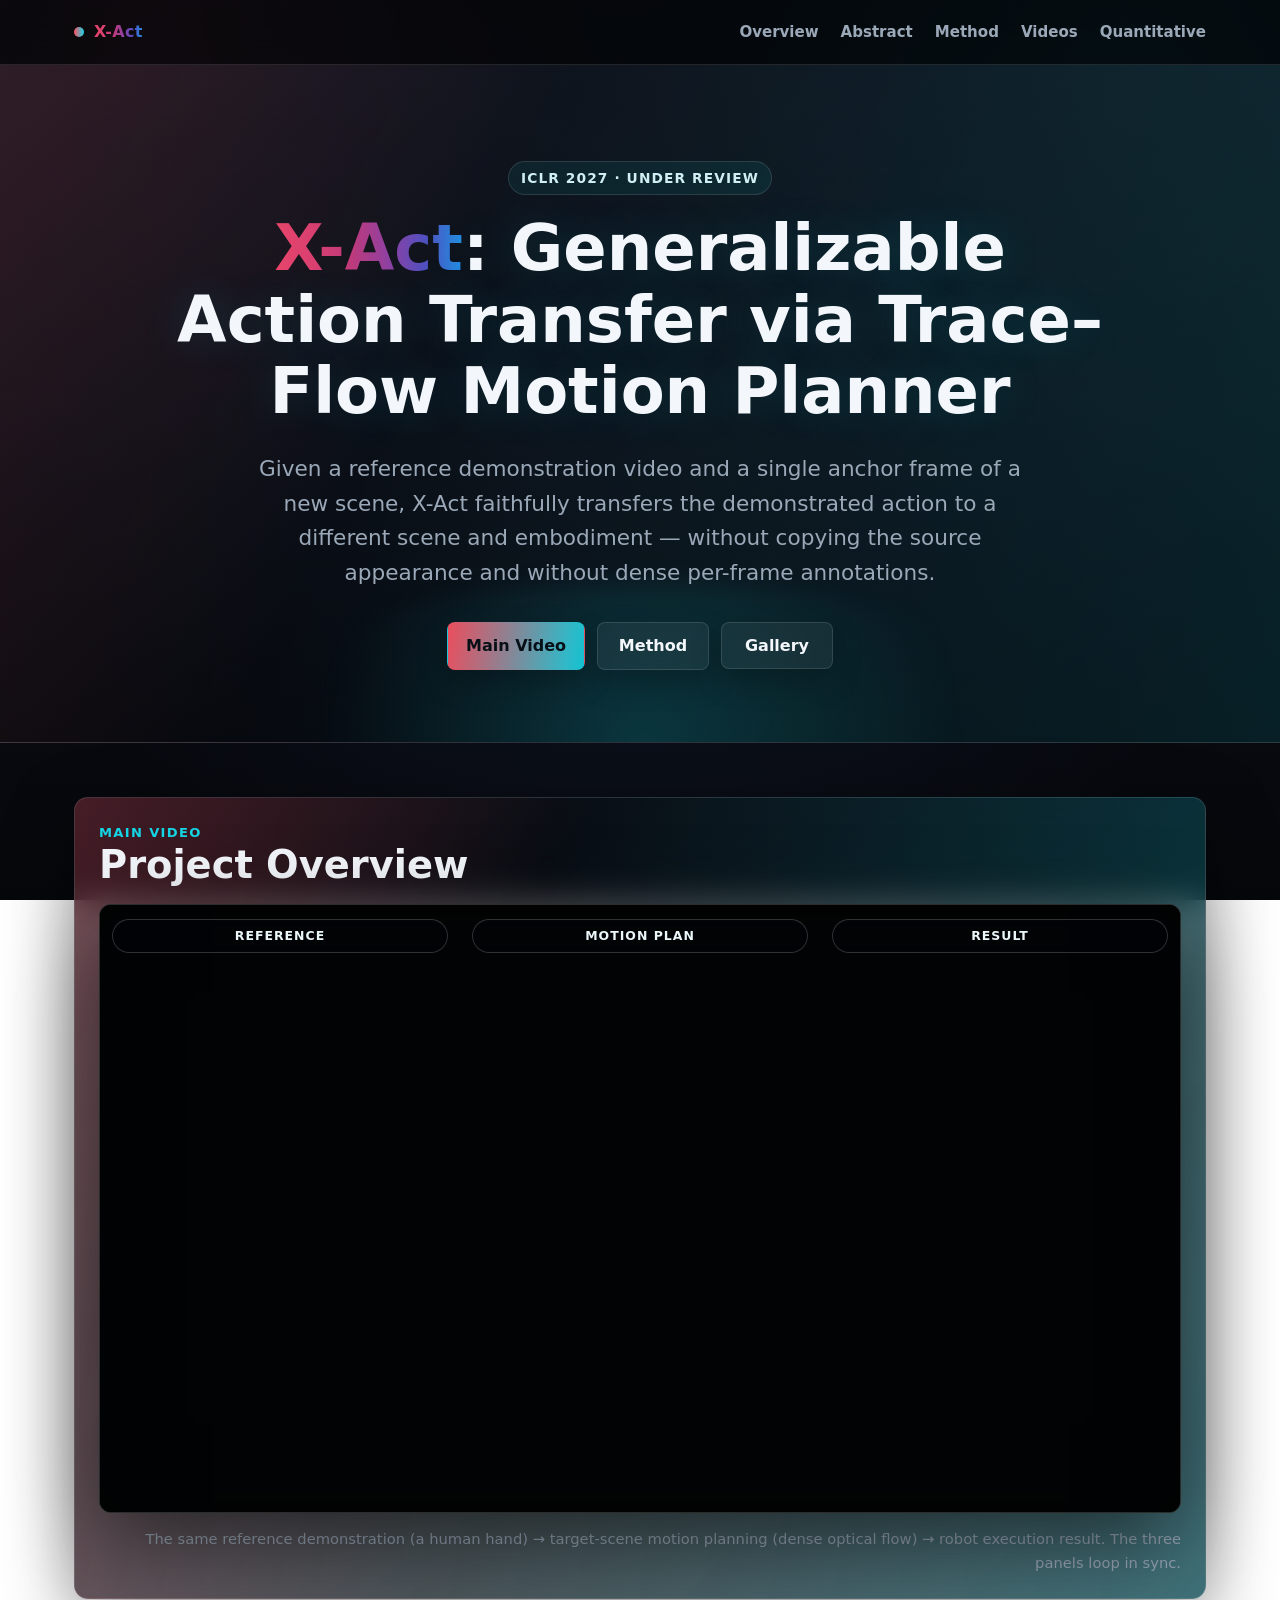
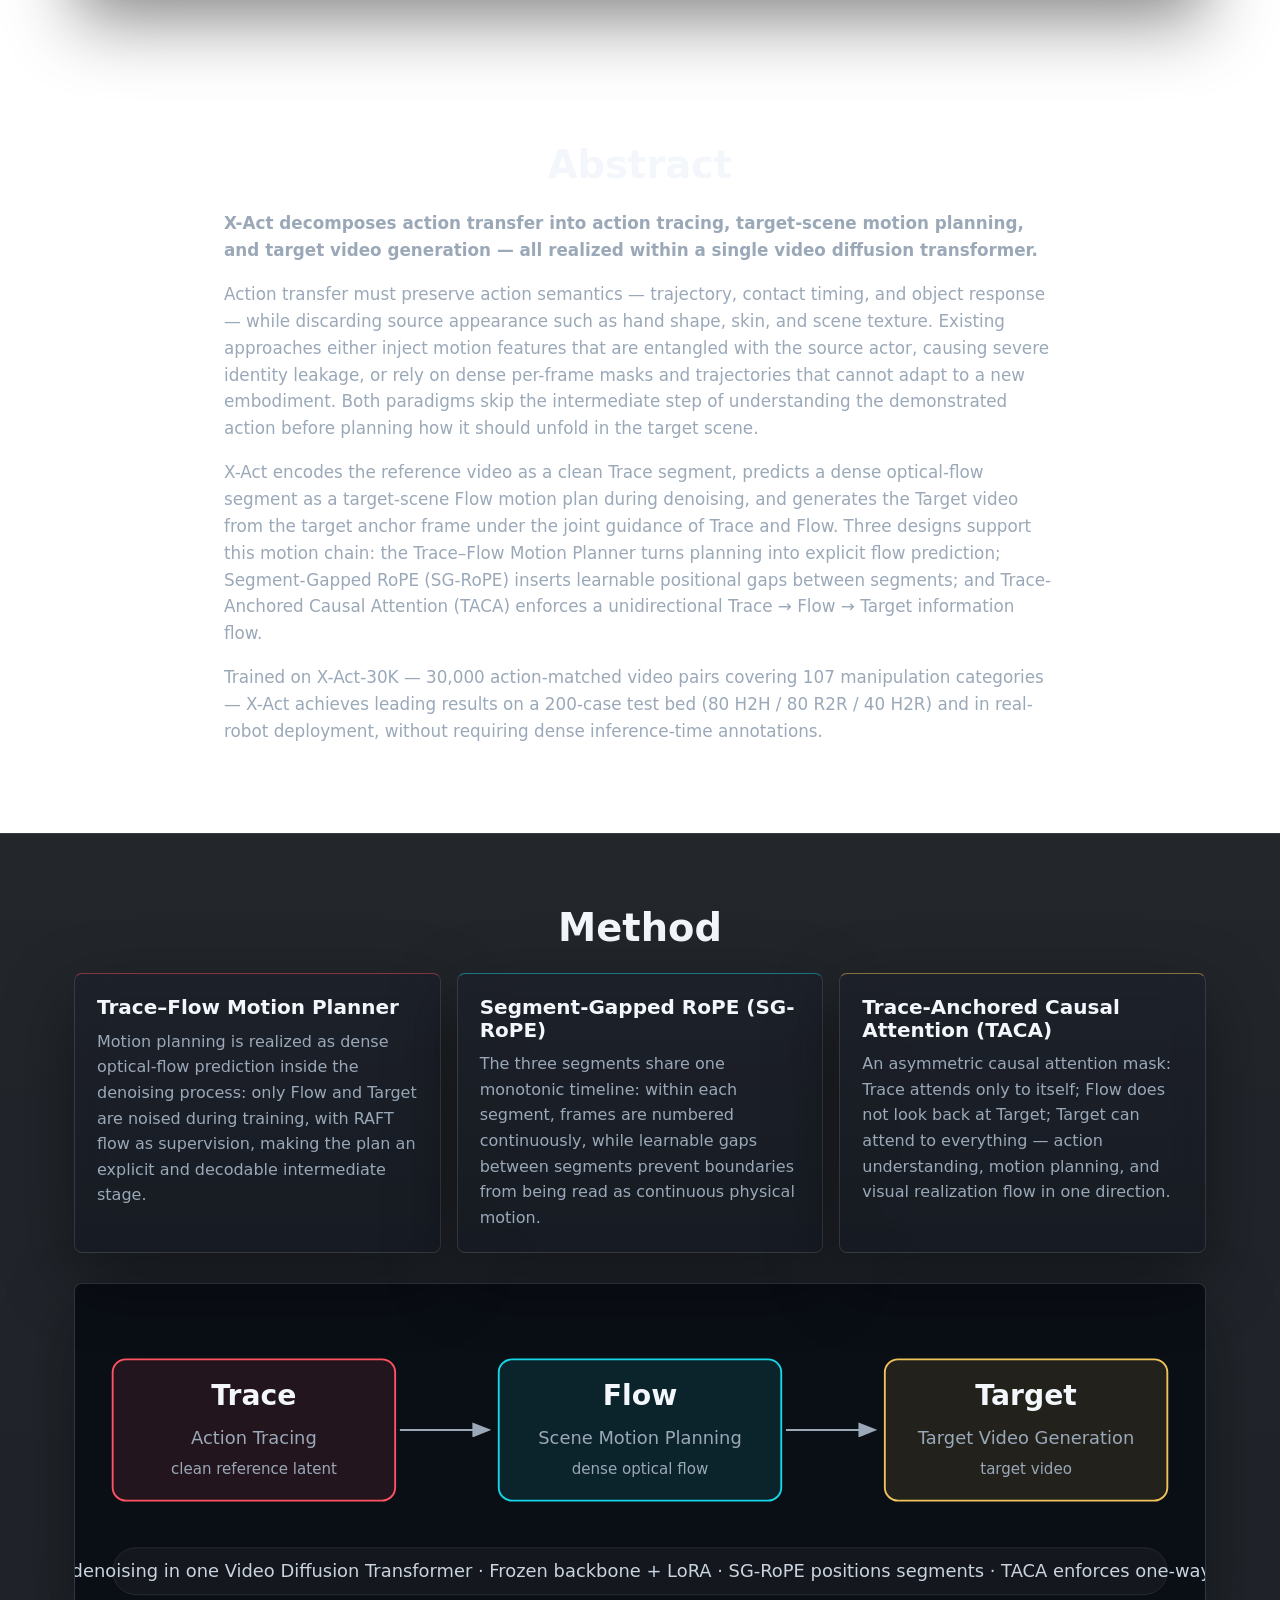
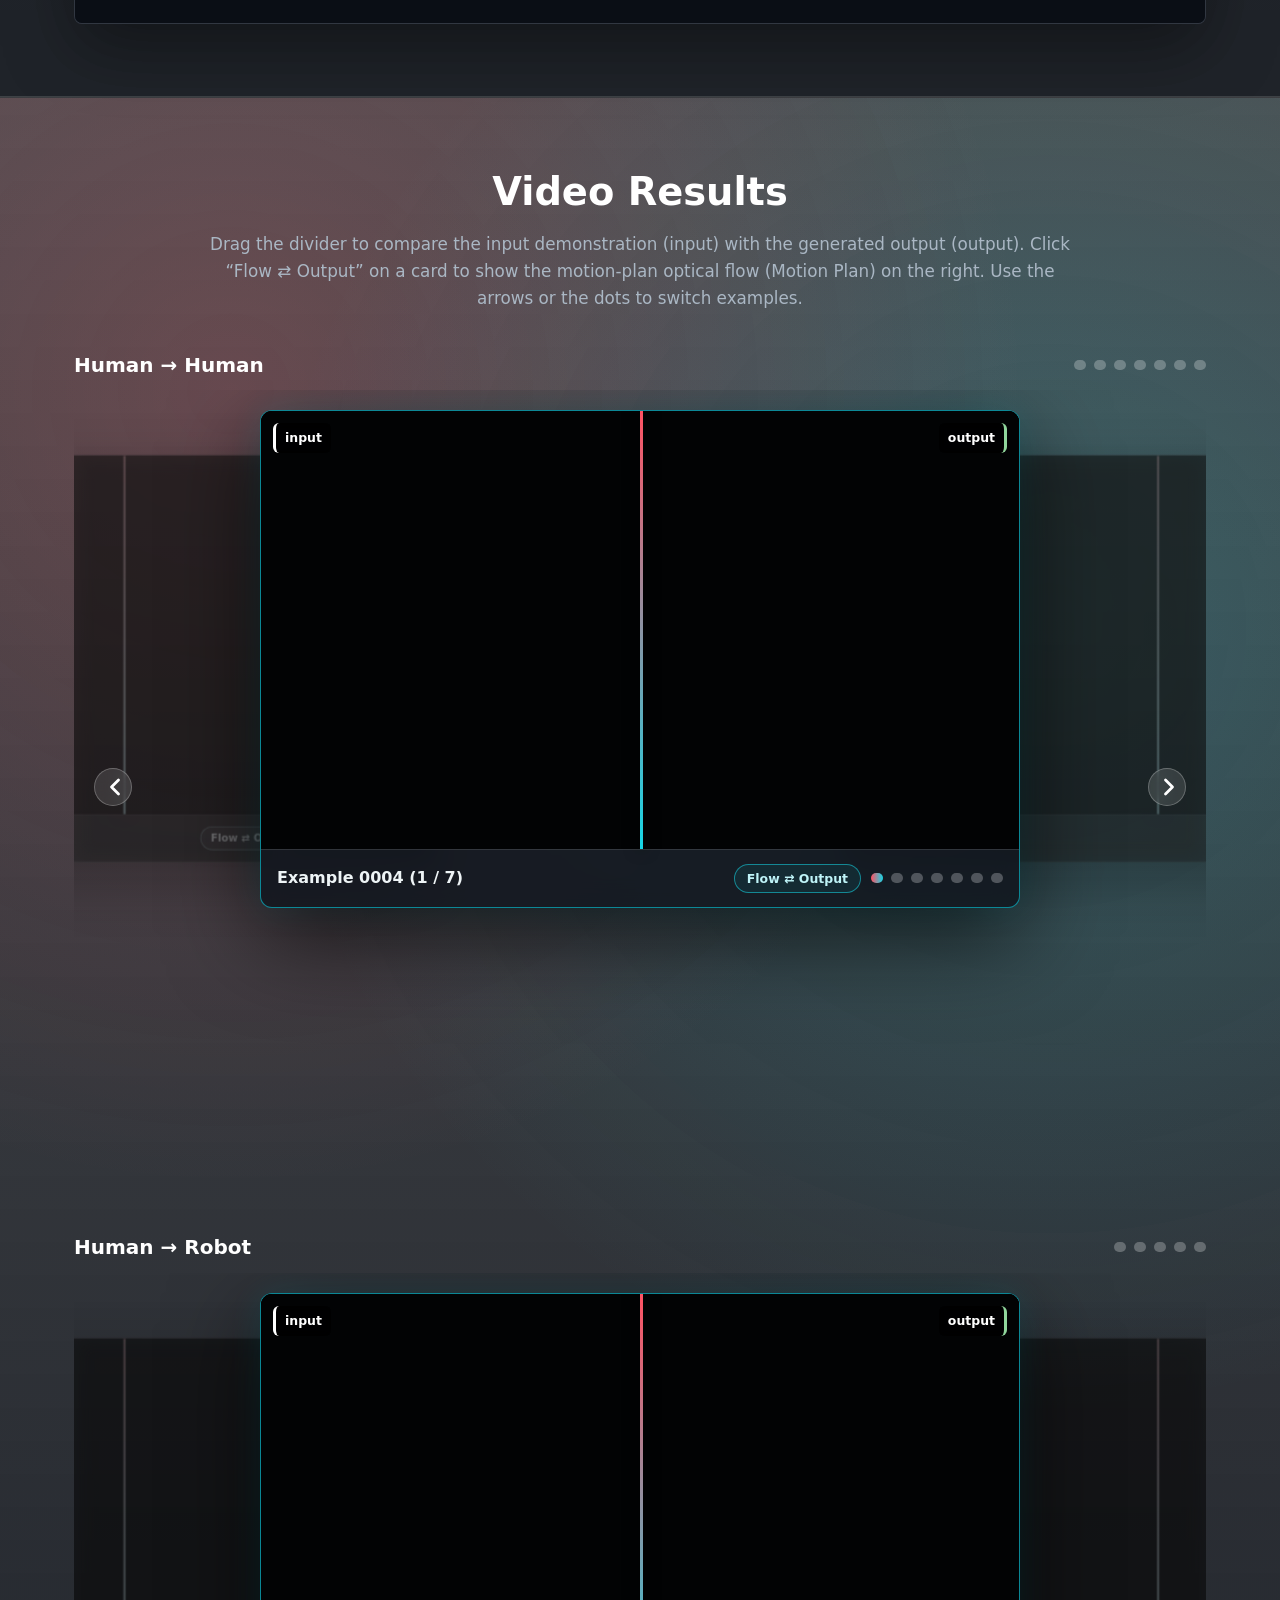
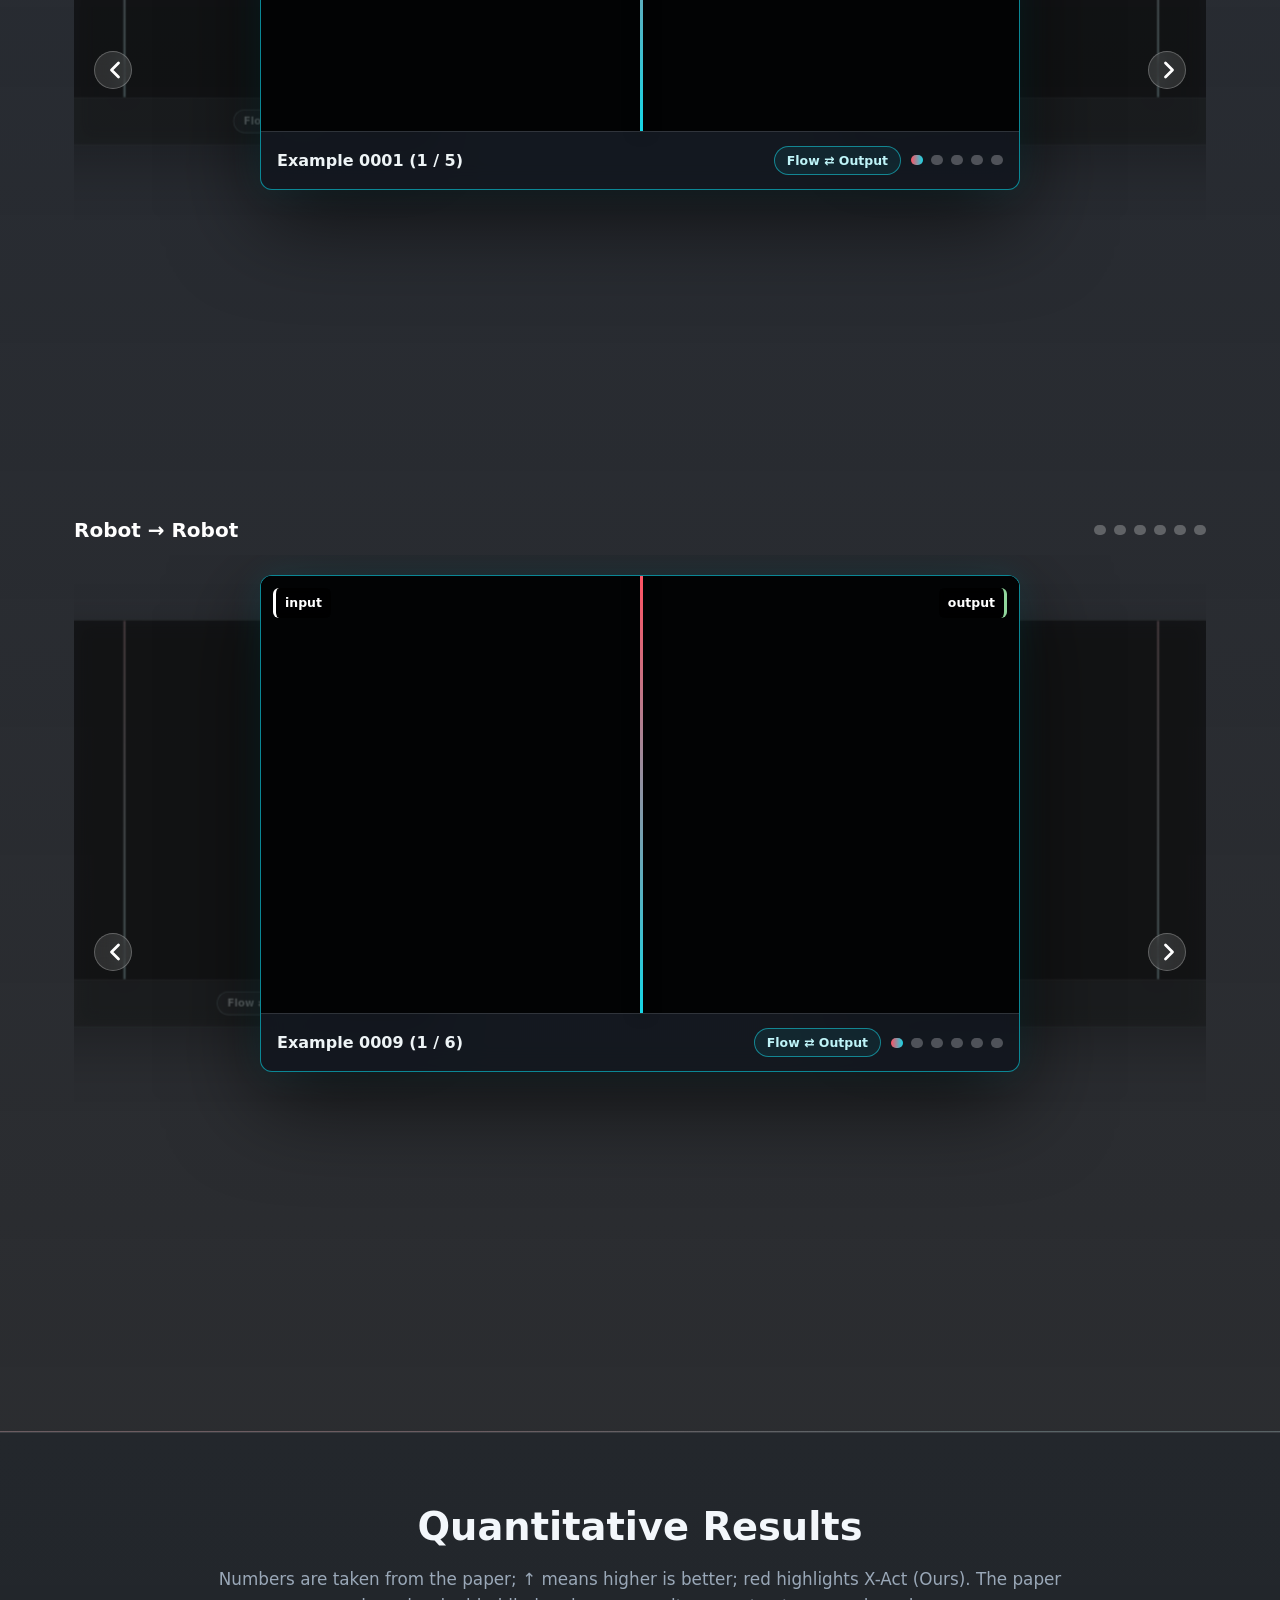
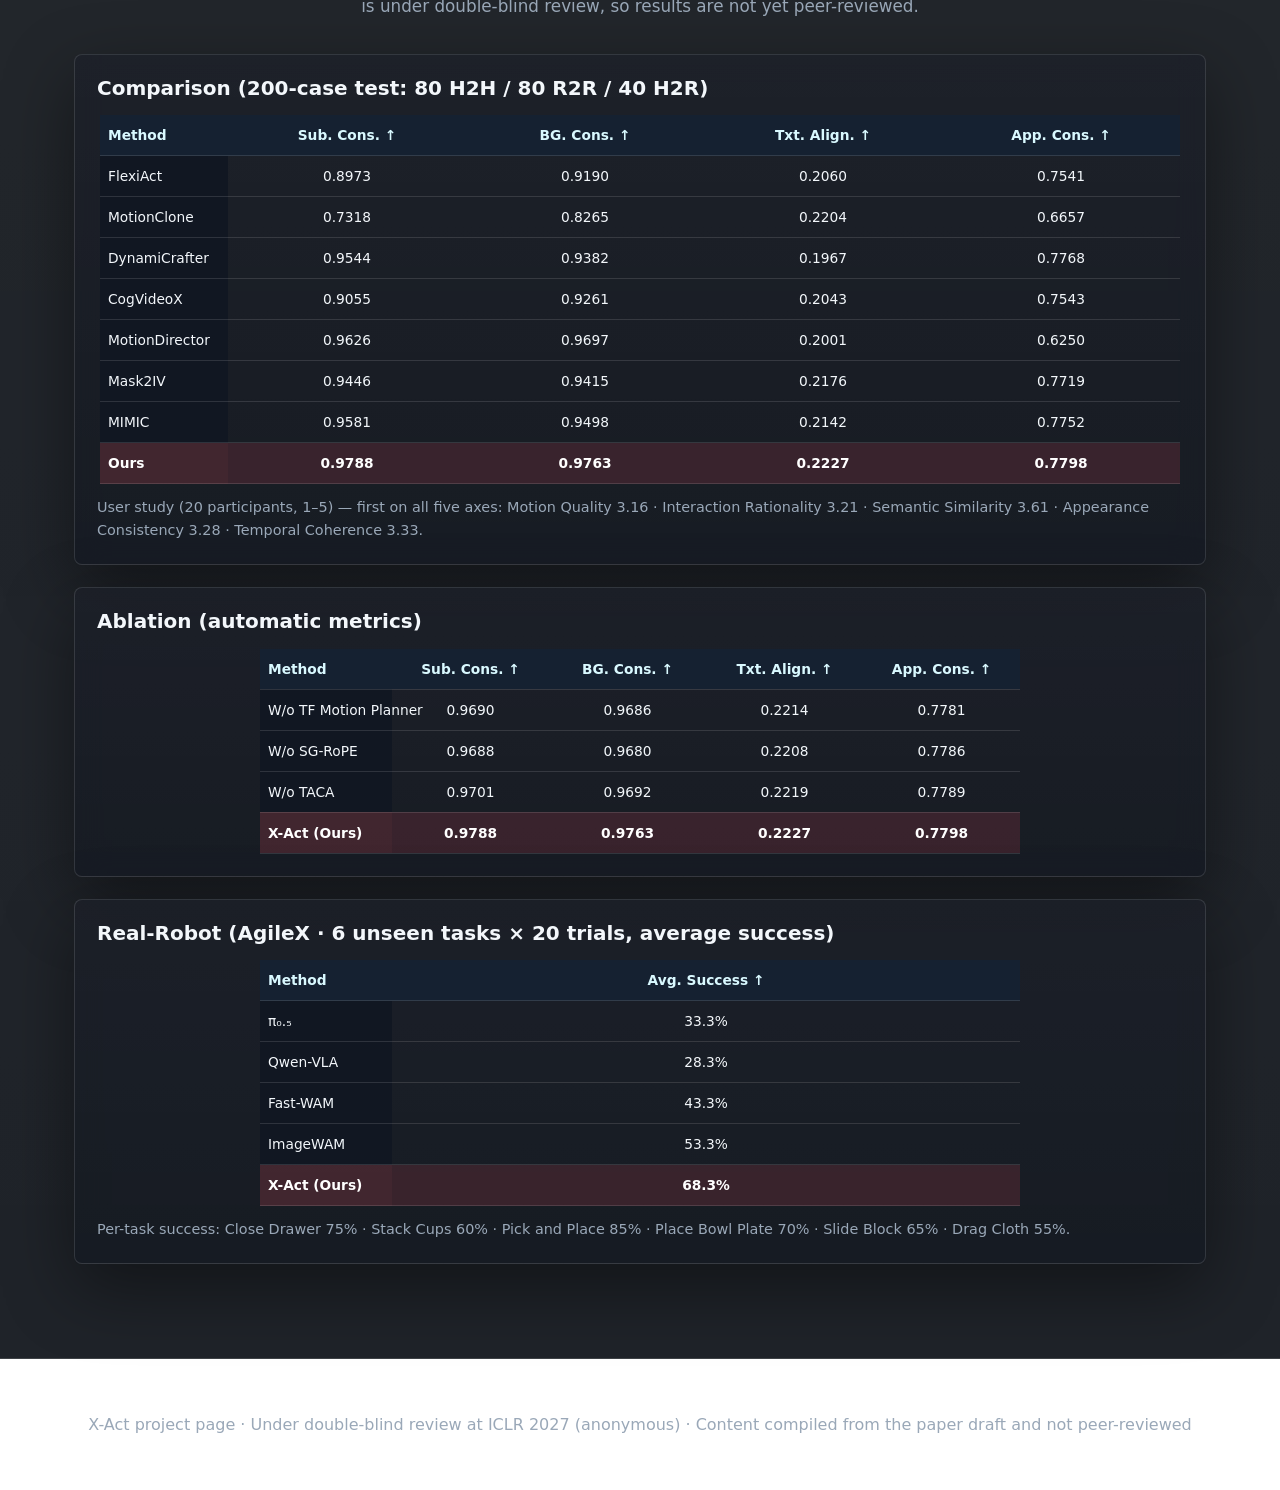
==== commit 9ddd149a: "Remove Paper PDF button and Citation section from root page 仅改根地址页面：删除首屏 Paper (PDF) 按钮、导航栏 Citation" ====
--- a/index.html
+++ b/index.html
@@ -22,7 +22,6 @@
         <a href="#method">Method</a>
         <a href="#results">Videos</a>
         <a href="#quantitative">Quantitative</a>
-        <a href="#citation">Citation</a>
       </div>
     </nav>
   </header>
@@ -37,7 +36,6 @@
           <a class="button primary" href="#teaser">Main Video</a>
           <a class="button" href="#method">Method</a>
           <a class="button" href="#results">Gallery</a>
-          <a class="button" href="assets/paper.pdf" download>Paper (PDF)</a>
         </div>
       </div>
     </section>
@@ -230,23 +228,6 @@
       </div>
     </section>
 
-    <section id="citation" class="section">
-      <div class="container narrow">
-        <h2>Citation</h2>
-        <p class="section-intro">The paper is under double-blind review at ICLR 2027; author information is anonymized. Please cite the final version once published.</p>
-        <div class="bib-wrap">
-          <button class="button copy-btn" id="copyBib" type="button">Copy BibTeX</button>
-          <pre class="bibtex"><code>@misc{xact2027,
-  title  = {Generalizable Action Transfer via
-            Trace-Flow Motion Planner for World Simulation},
-  author = {Anonymous},
-  year   = {2027},
-  note   = {Under review at ICLR 2027},
-  url    = {https://arxiv.org/abs/XXXX.XXXXX}
-}</code></pre>
-        </div>
-      </div>
-    </section>
   </main>
 
   <footer class="footer">
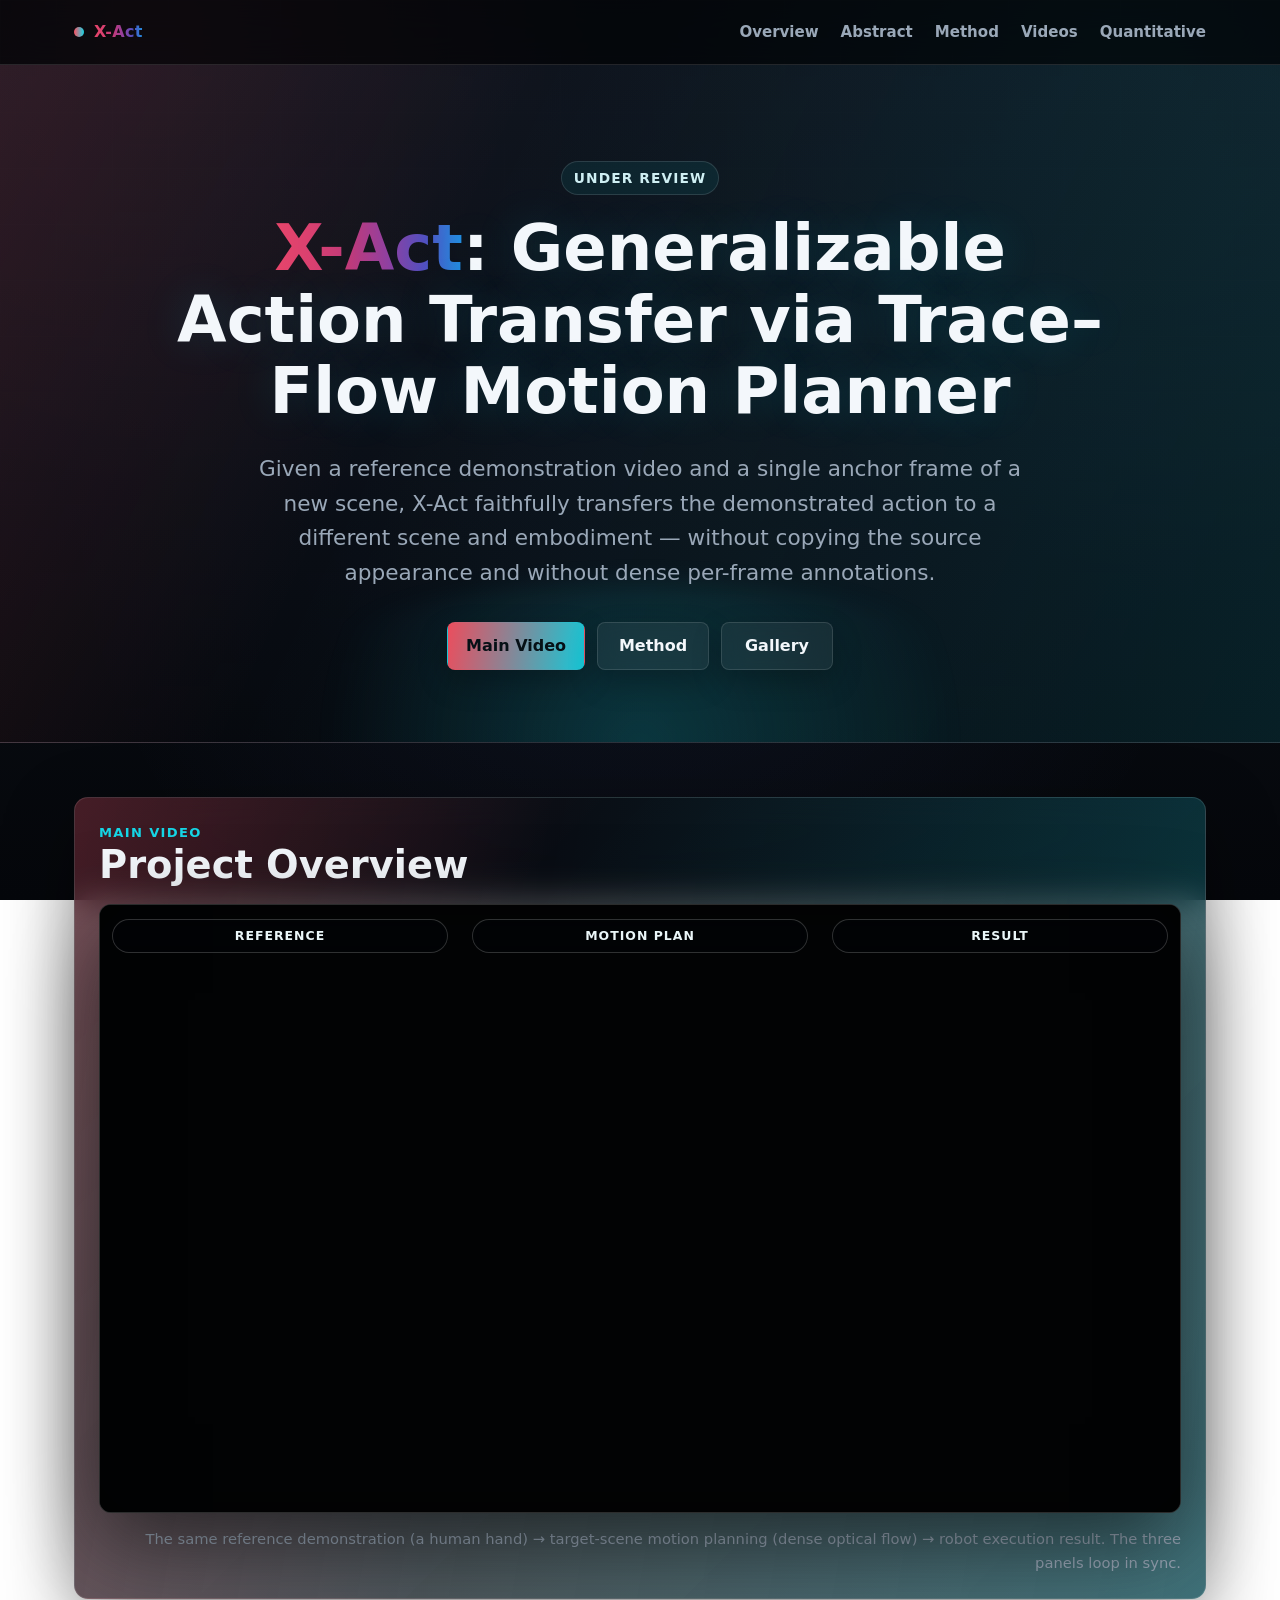
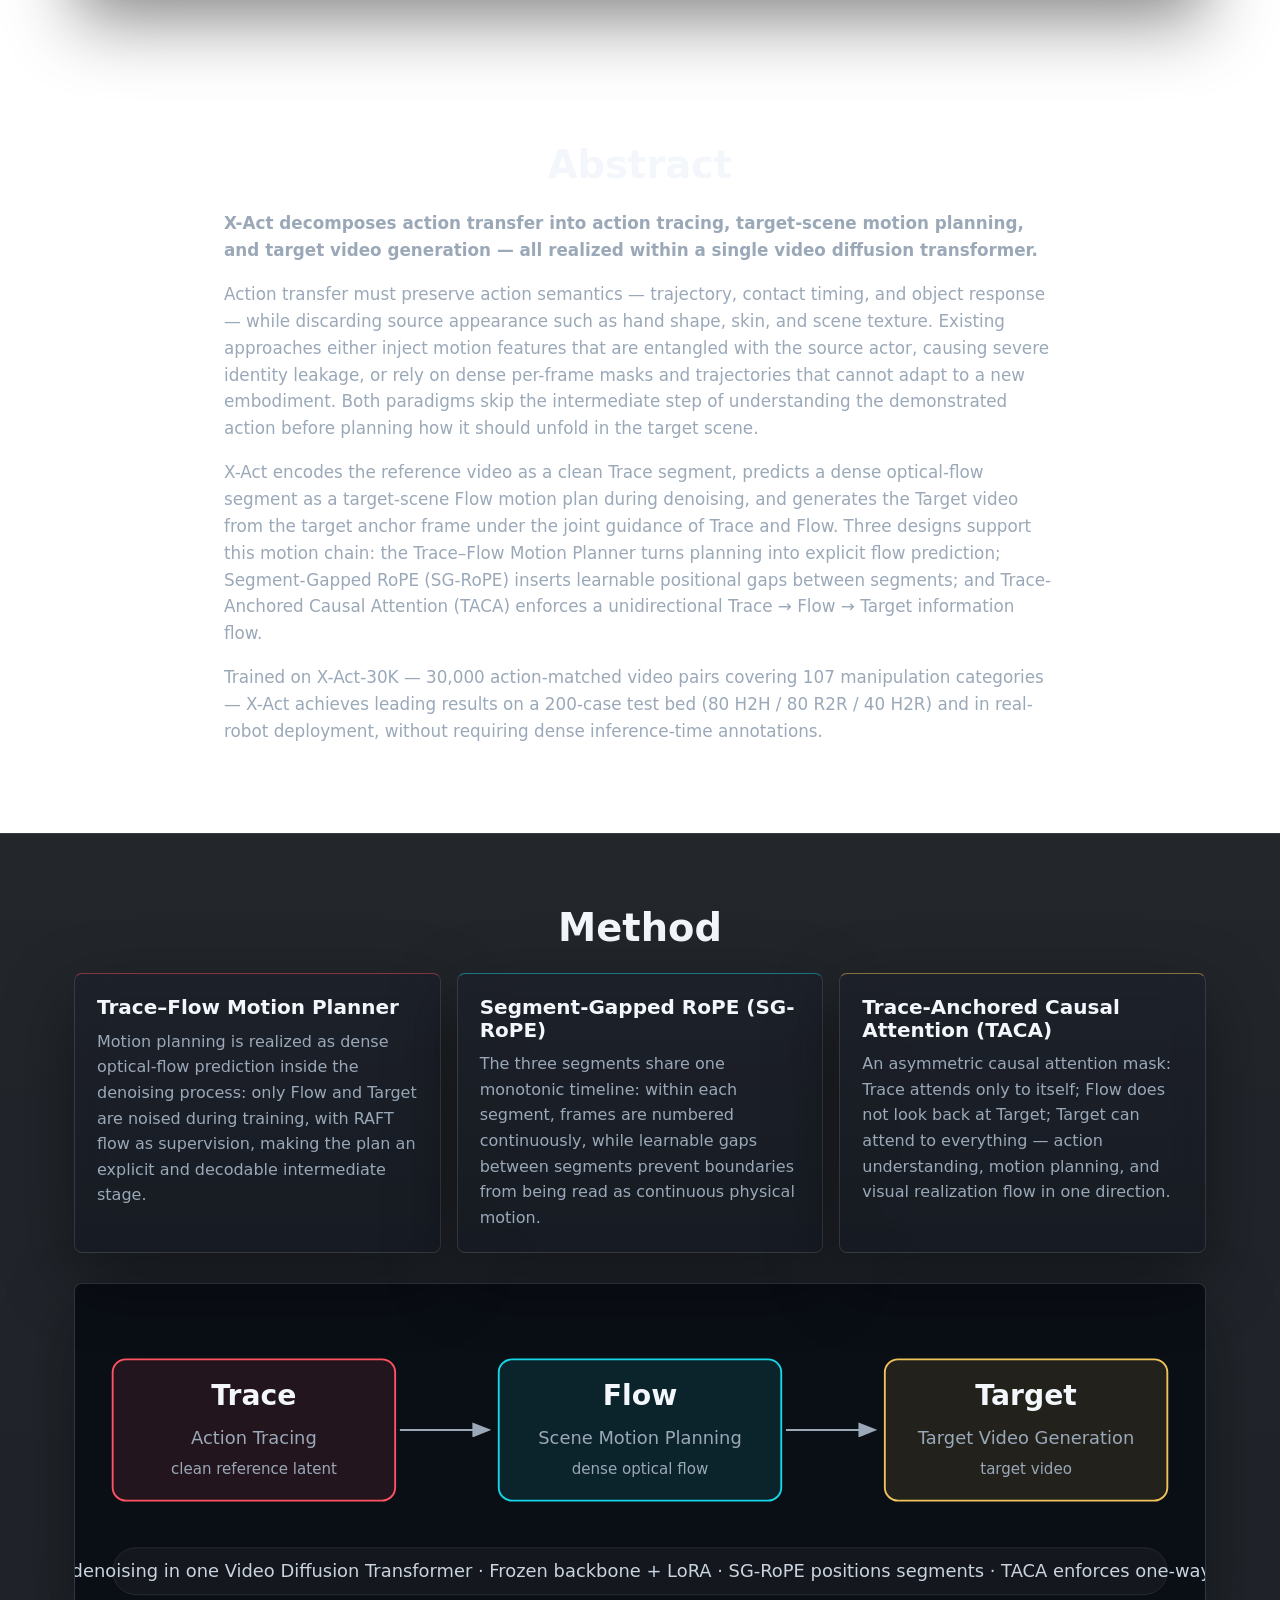
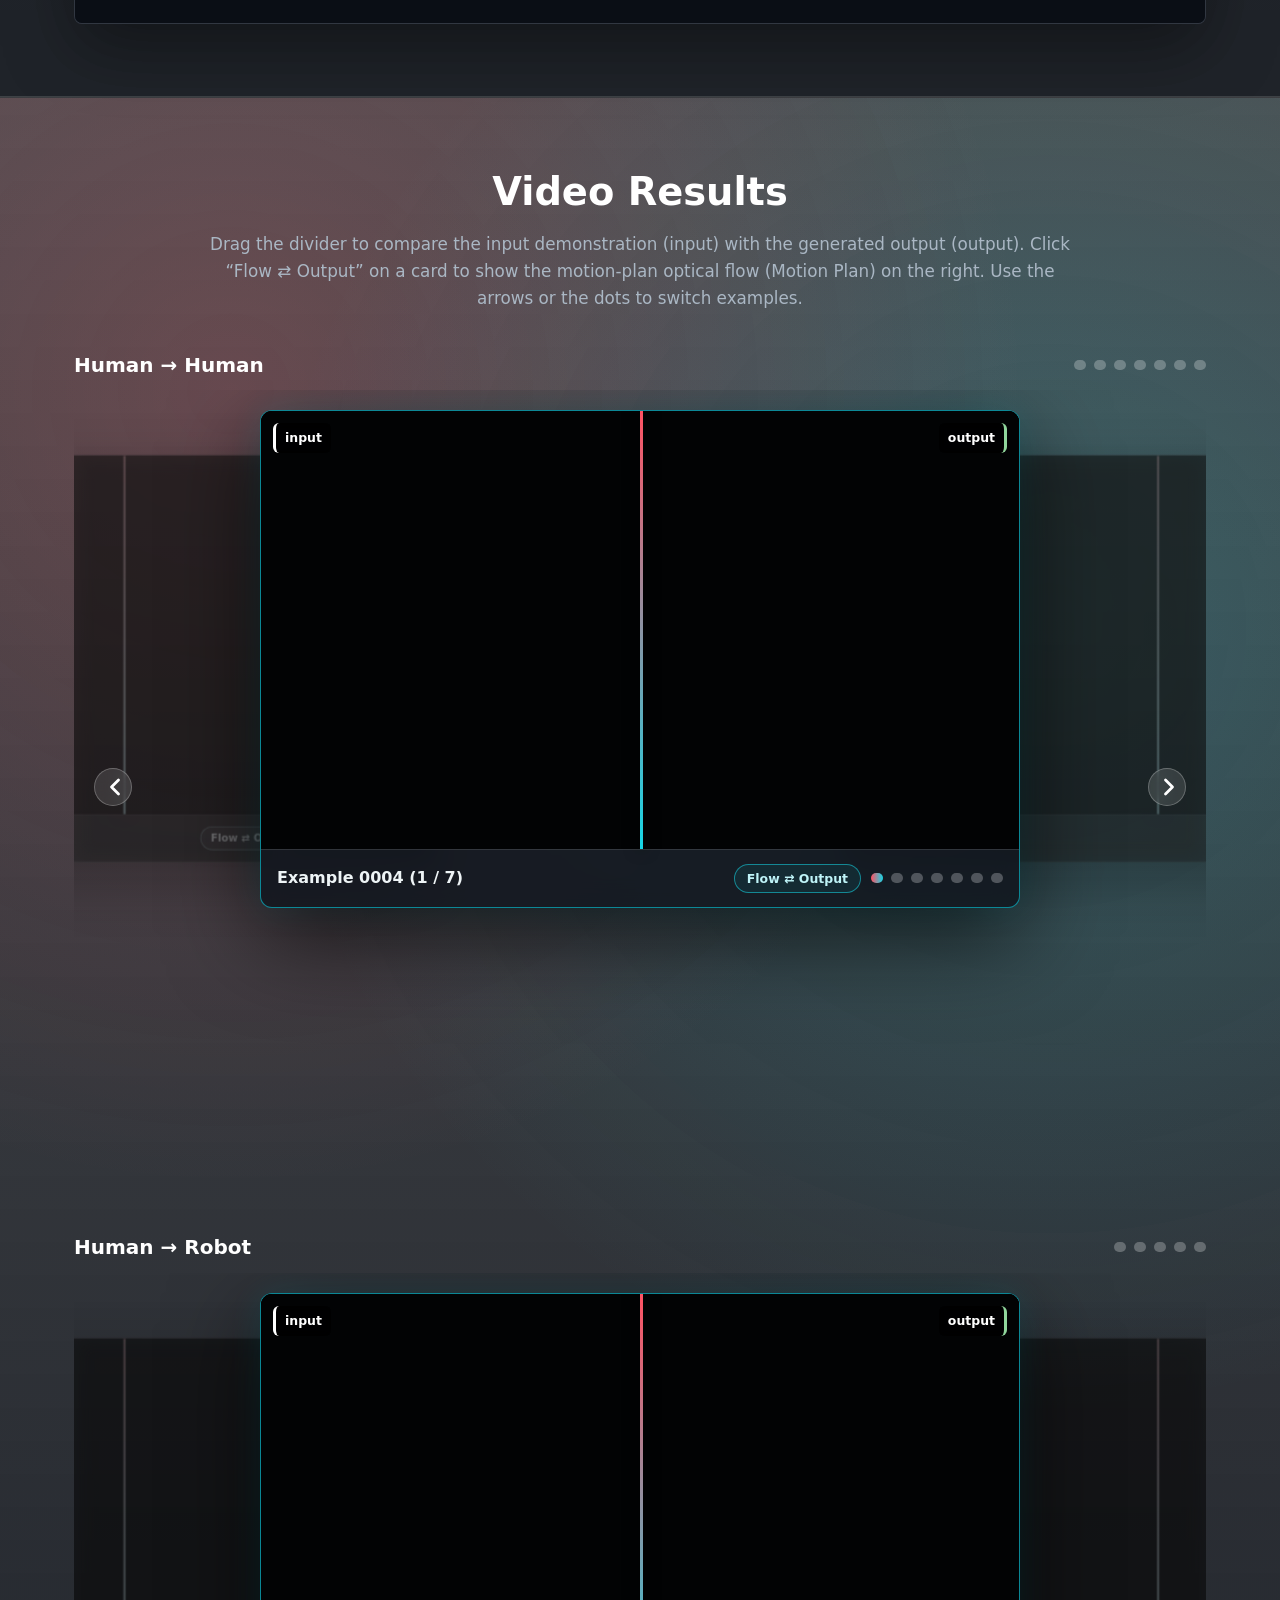
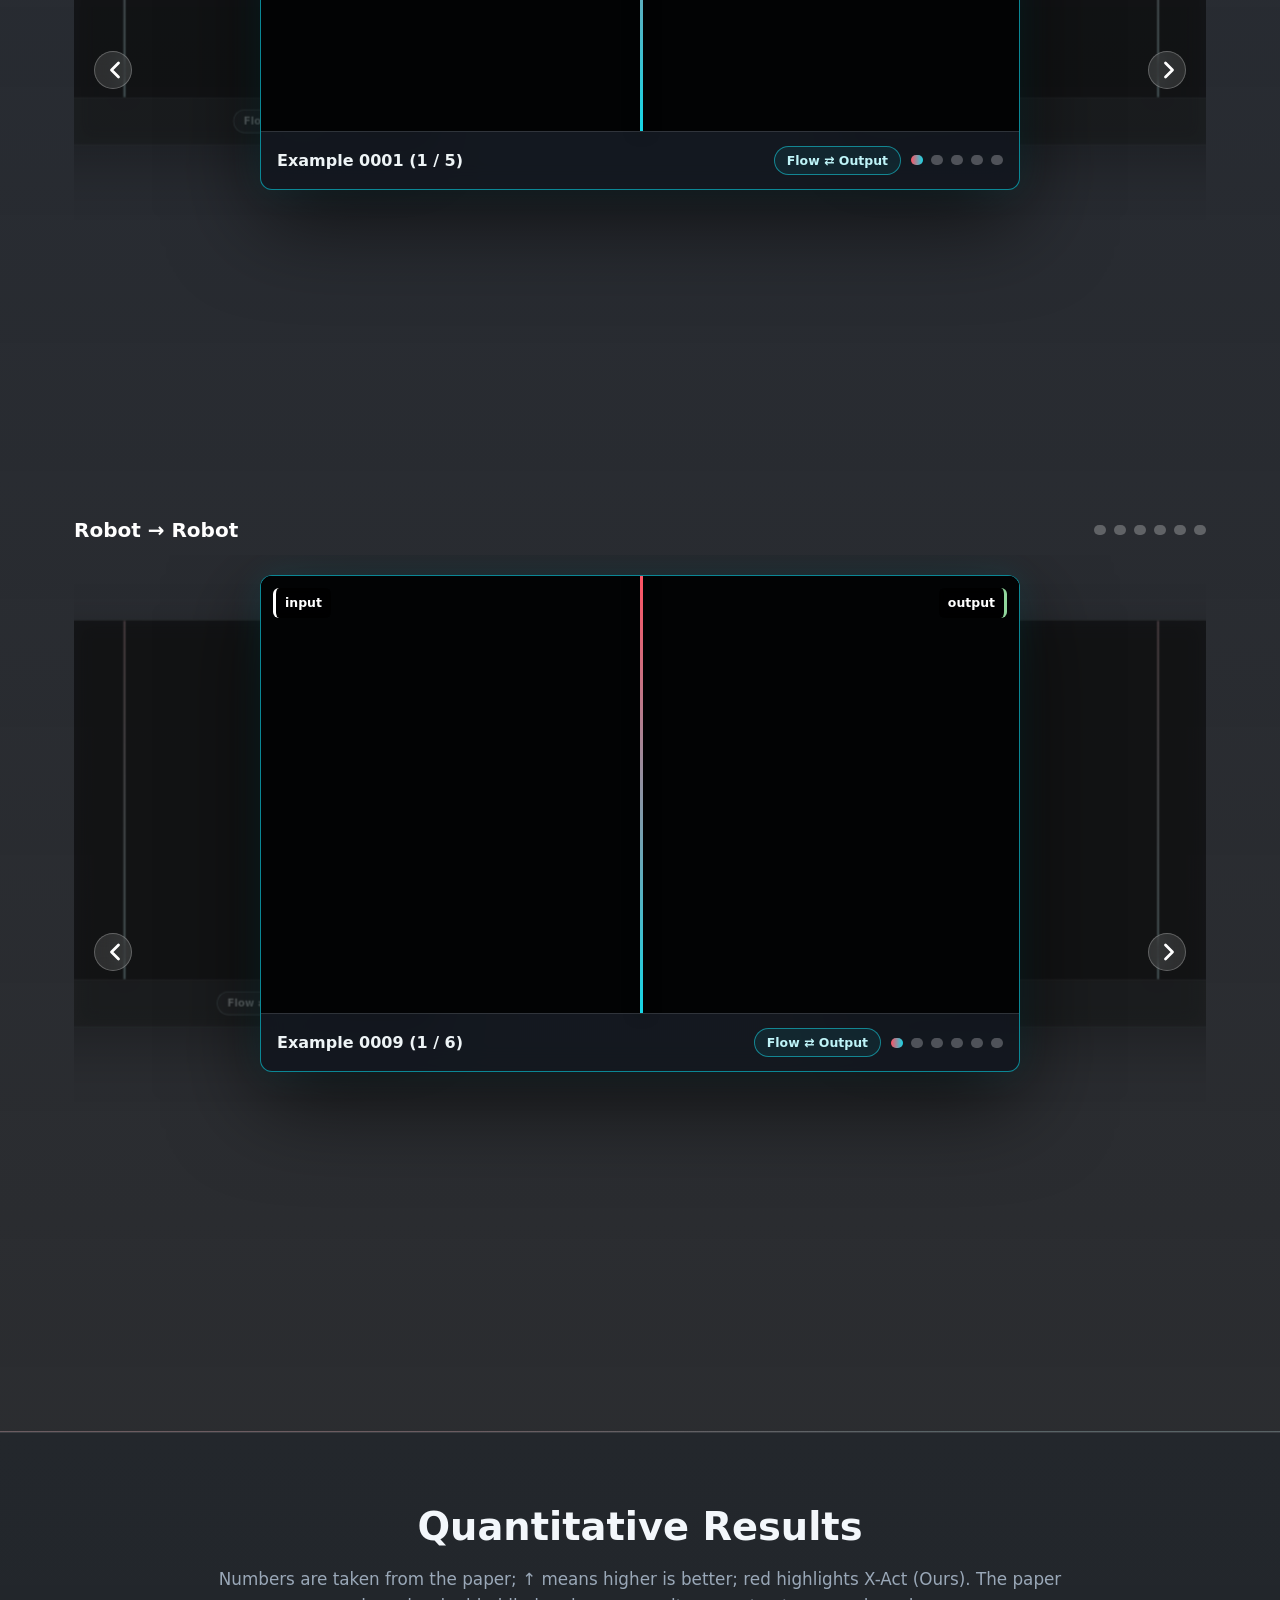
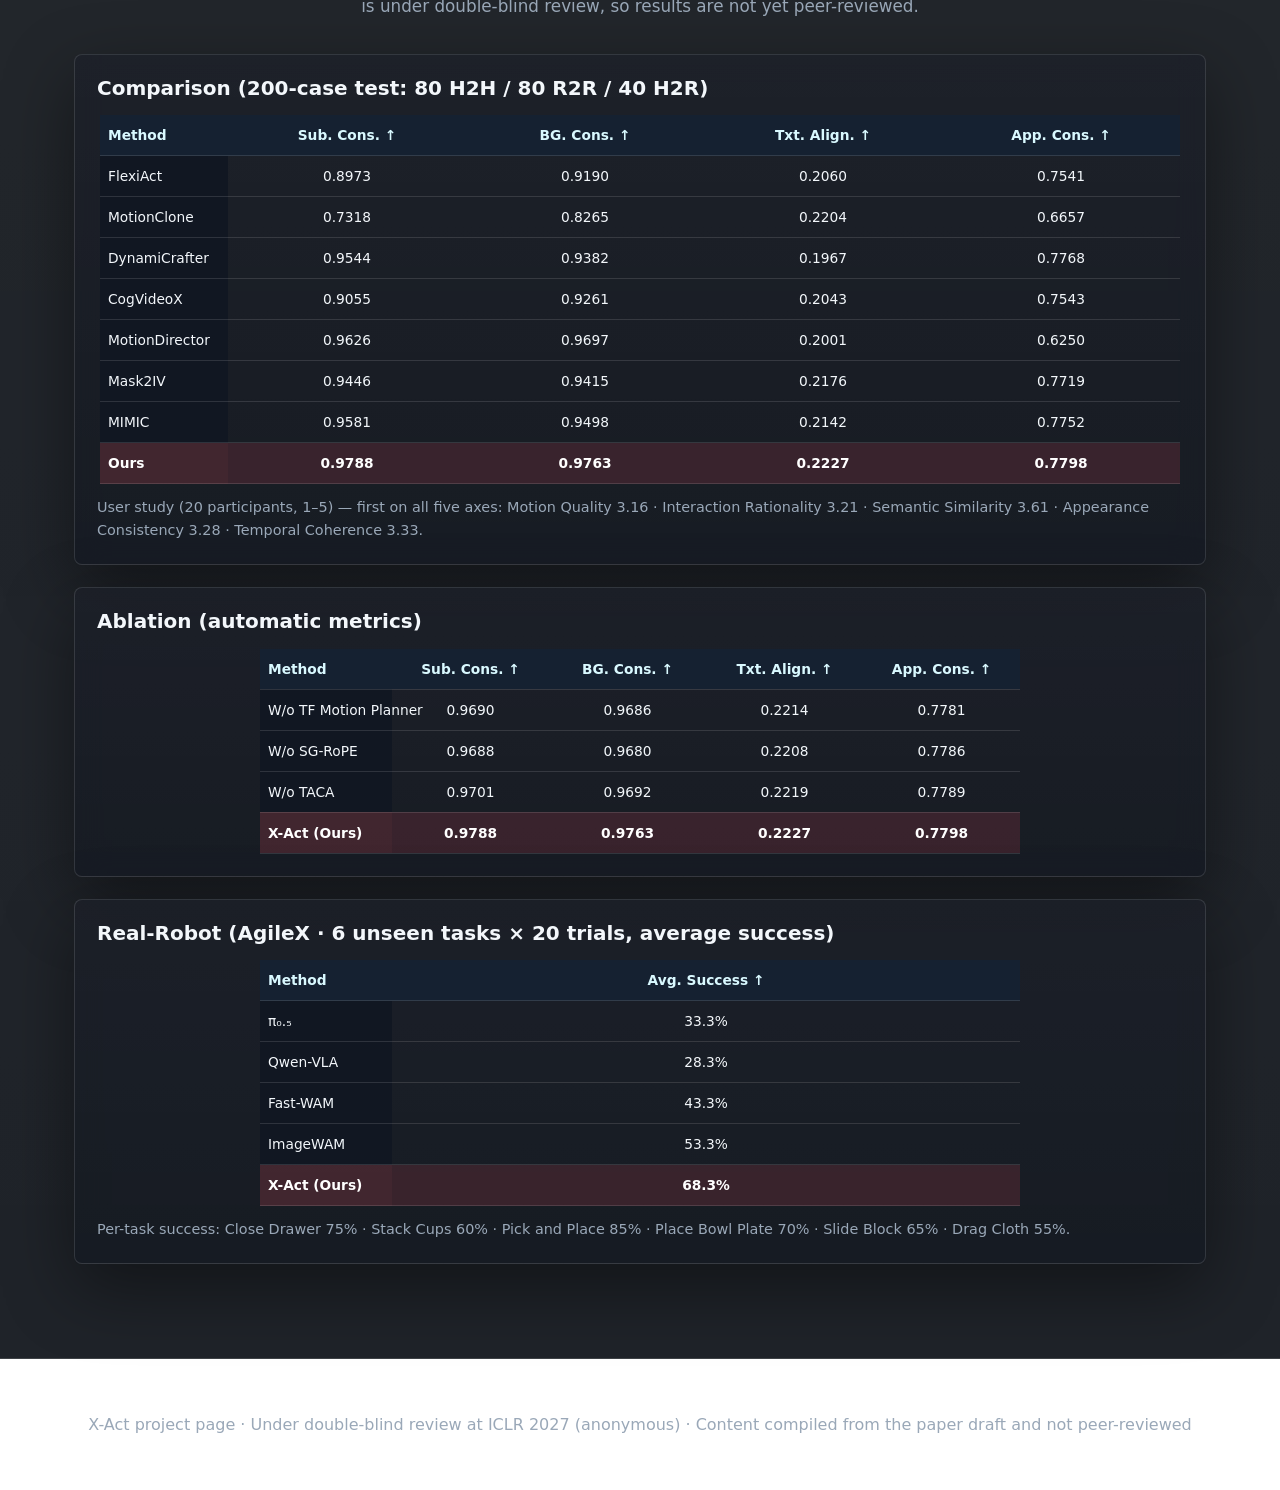
==== commit 35c52369: "Update review status label" ====
--- a/index.html
+++ b/index.html
@@ -29,7 +29,7 @@
   <main>
     <section class="hero">
       <div class="container hero-inner">
-        <p class="venue">ICLR 2027 · Under Review</p>
+        <p class="venue">Under Review</p>
         <h1><span class="xact-logo">X-Act</span>: Generalizable Action Transfer via Trace–Flow Motion Planner</h1>
         <p class="tagline">Given a reference demonstration video and a single anchor frame of a new scene, X-Act faithfully transfers the demonstrated action to a different scene and embodiment — without copying the source appearance and without dense per-frame annotations.</p>
         <div class="actions">
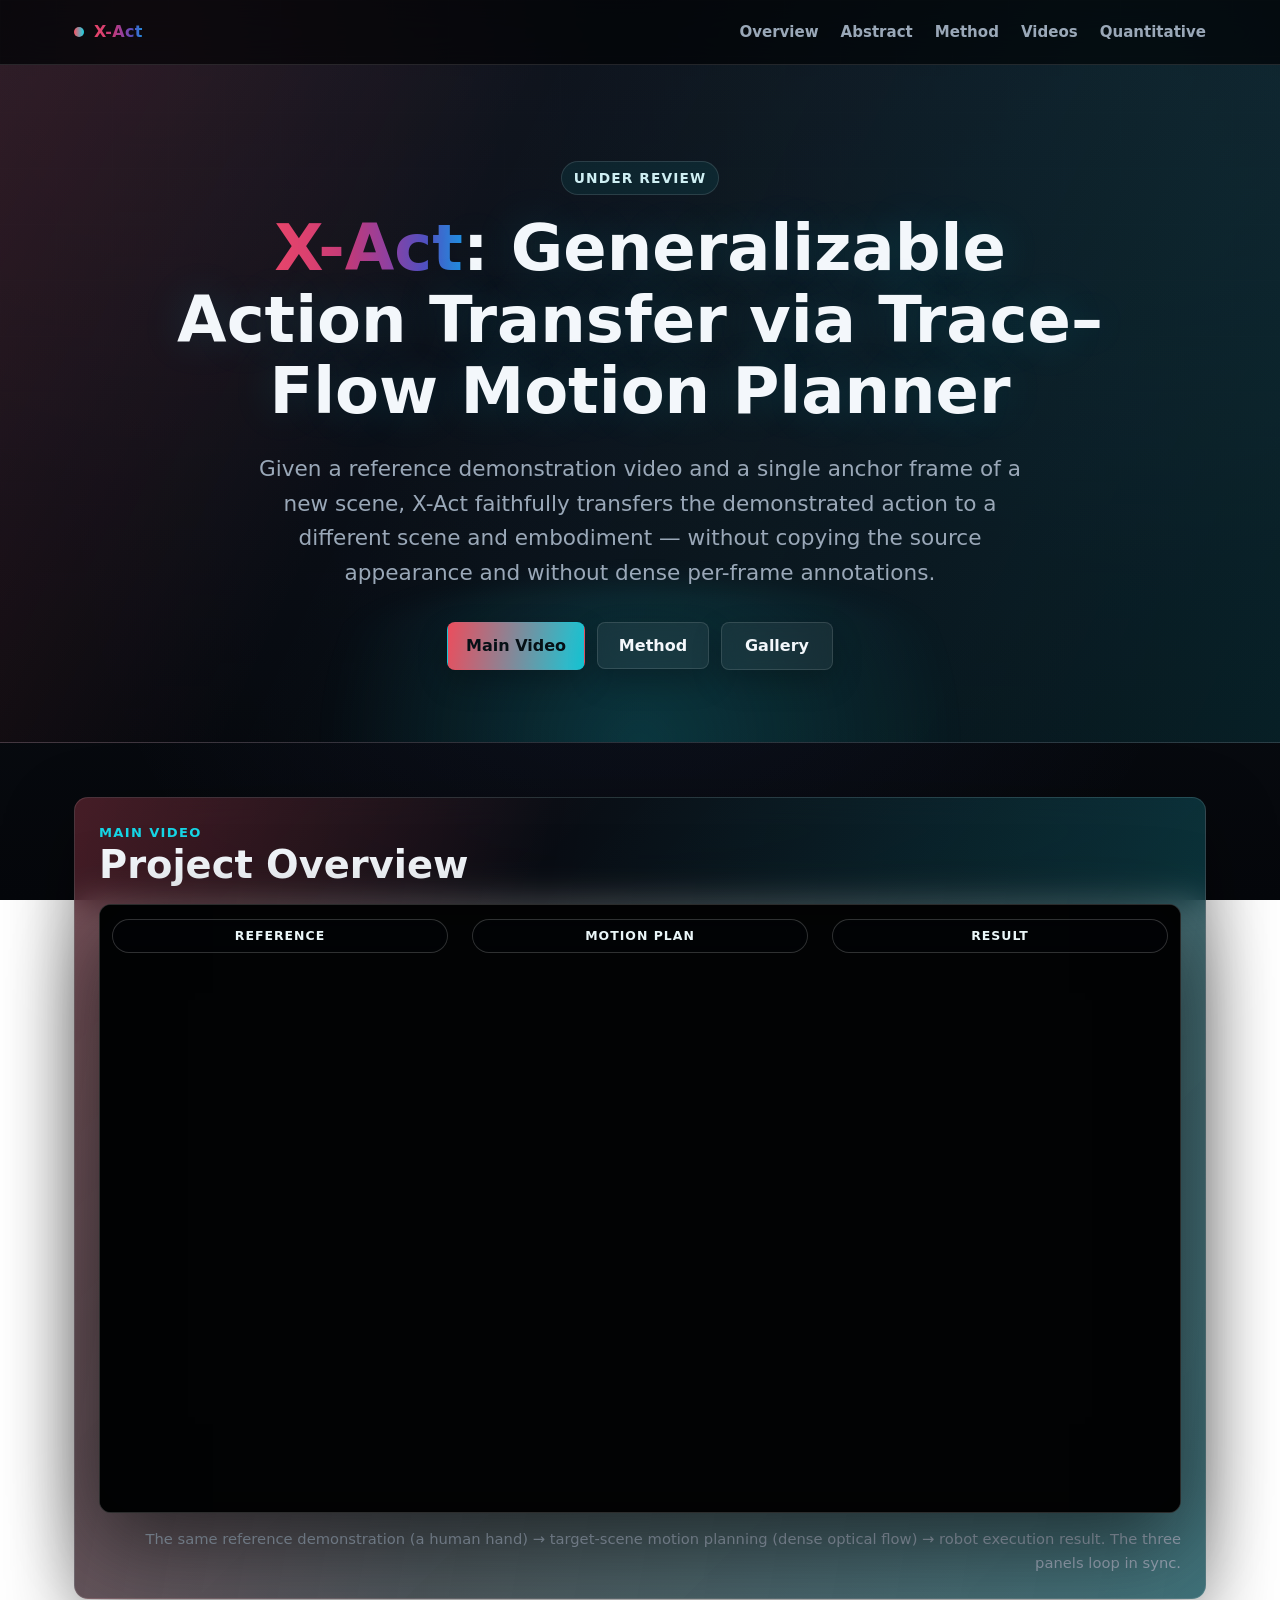
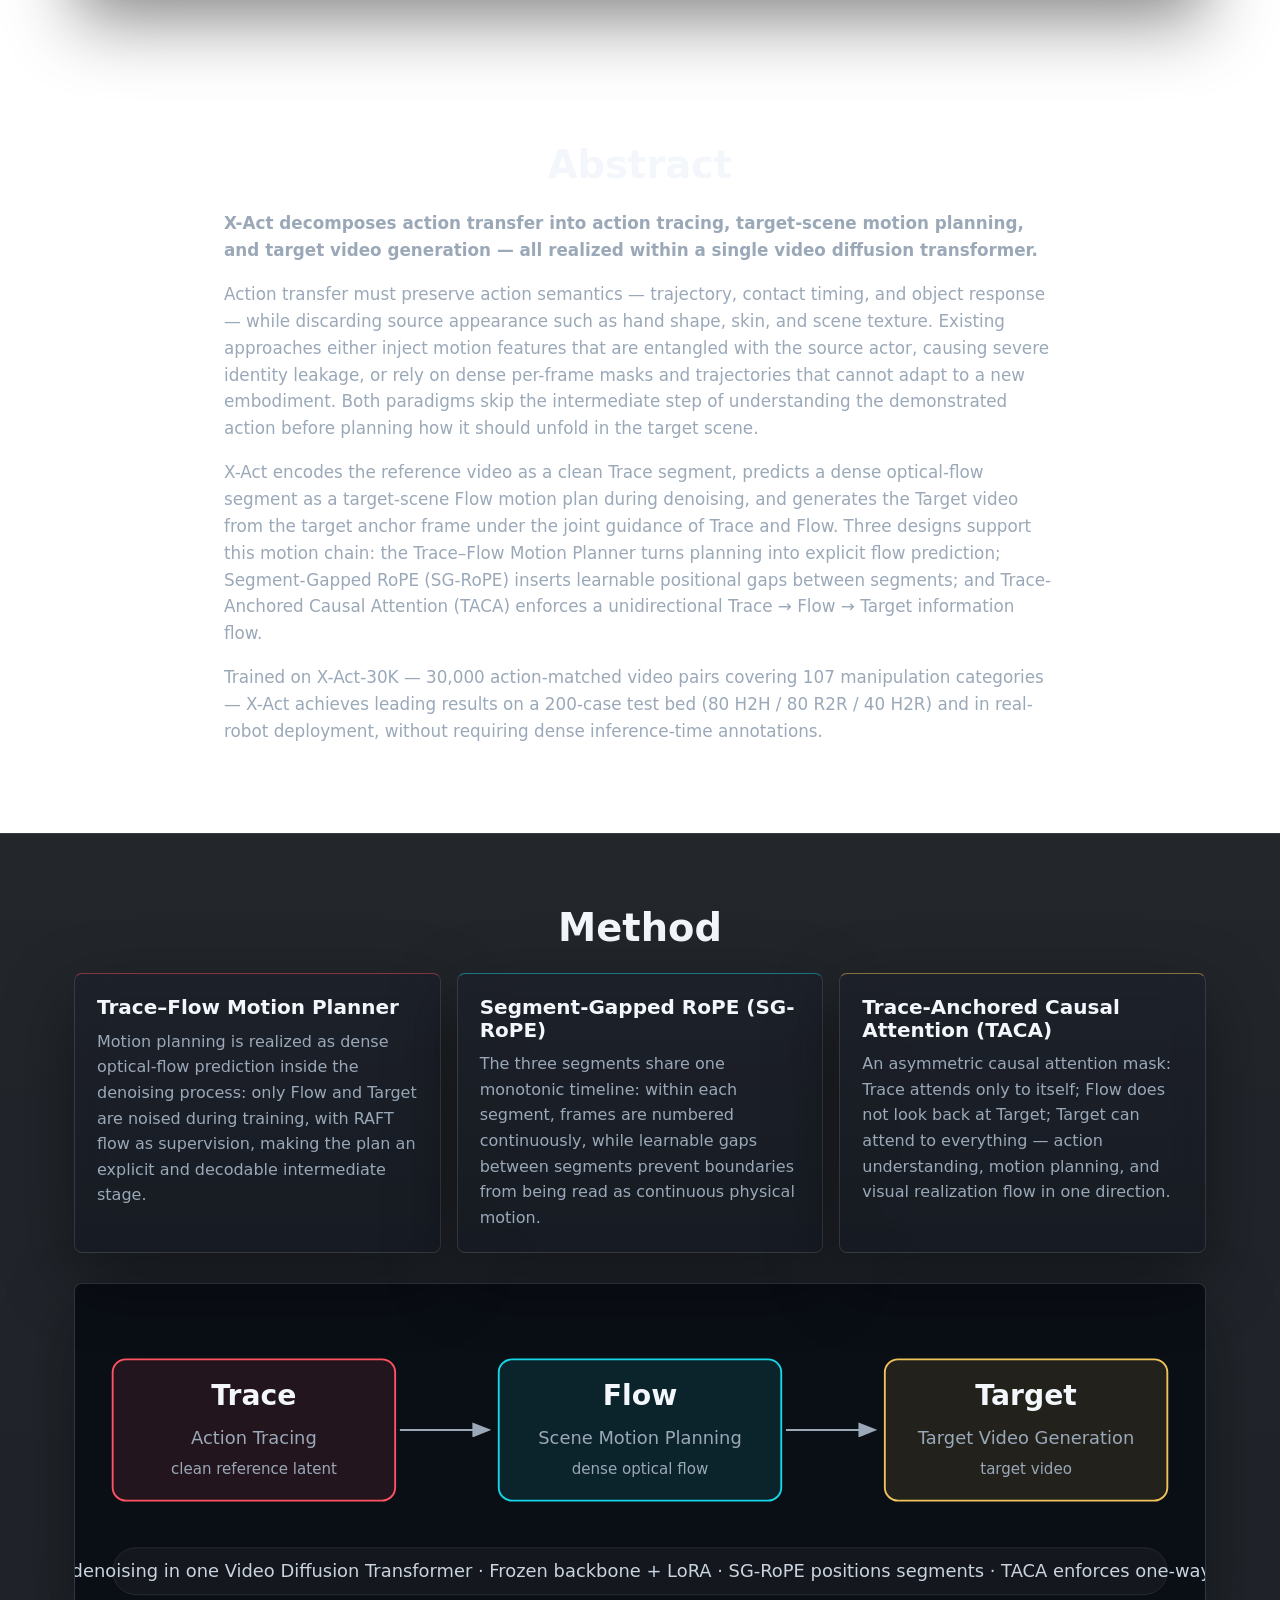
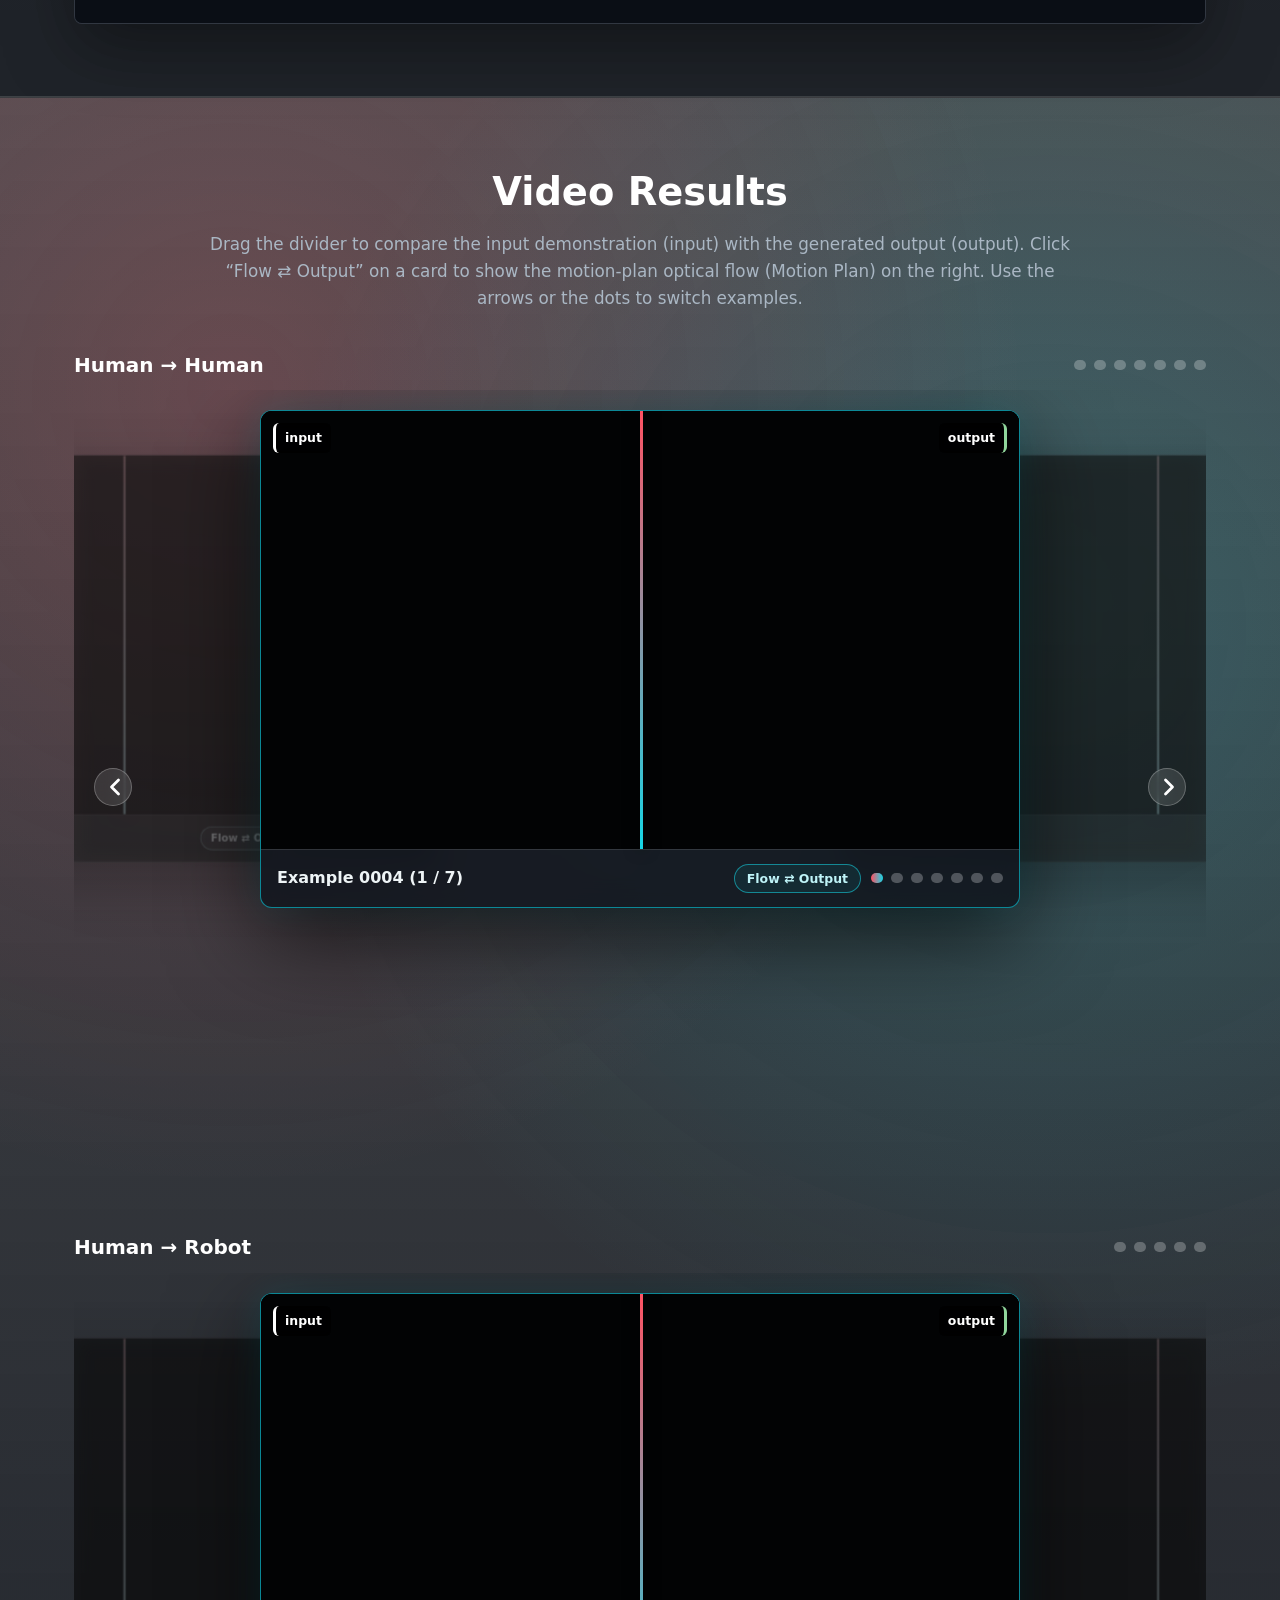
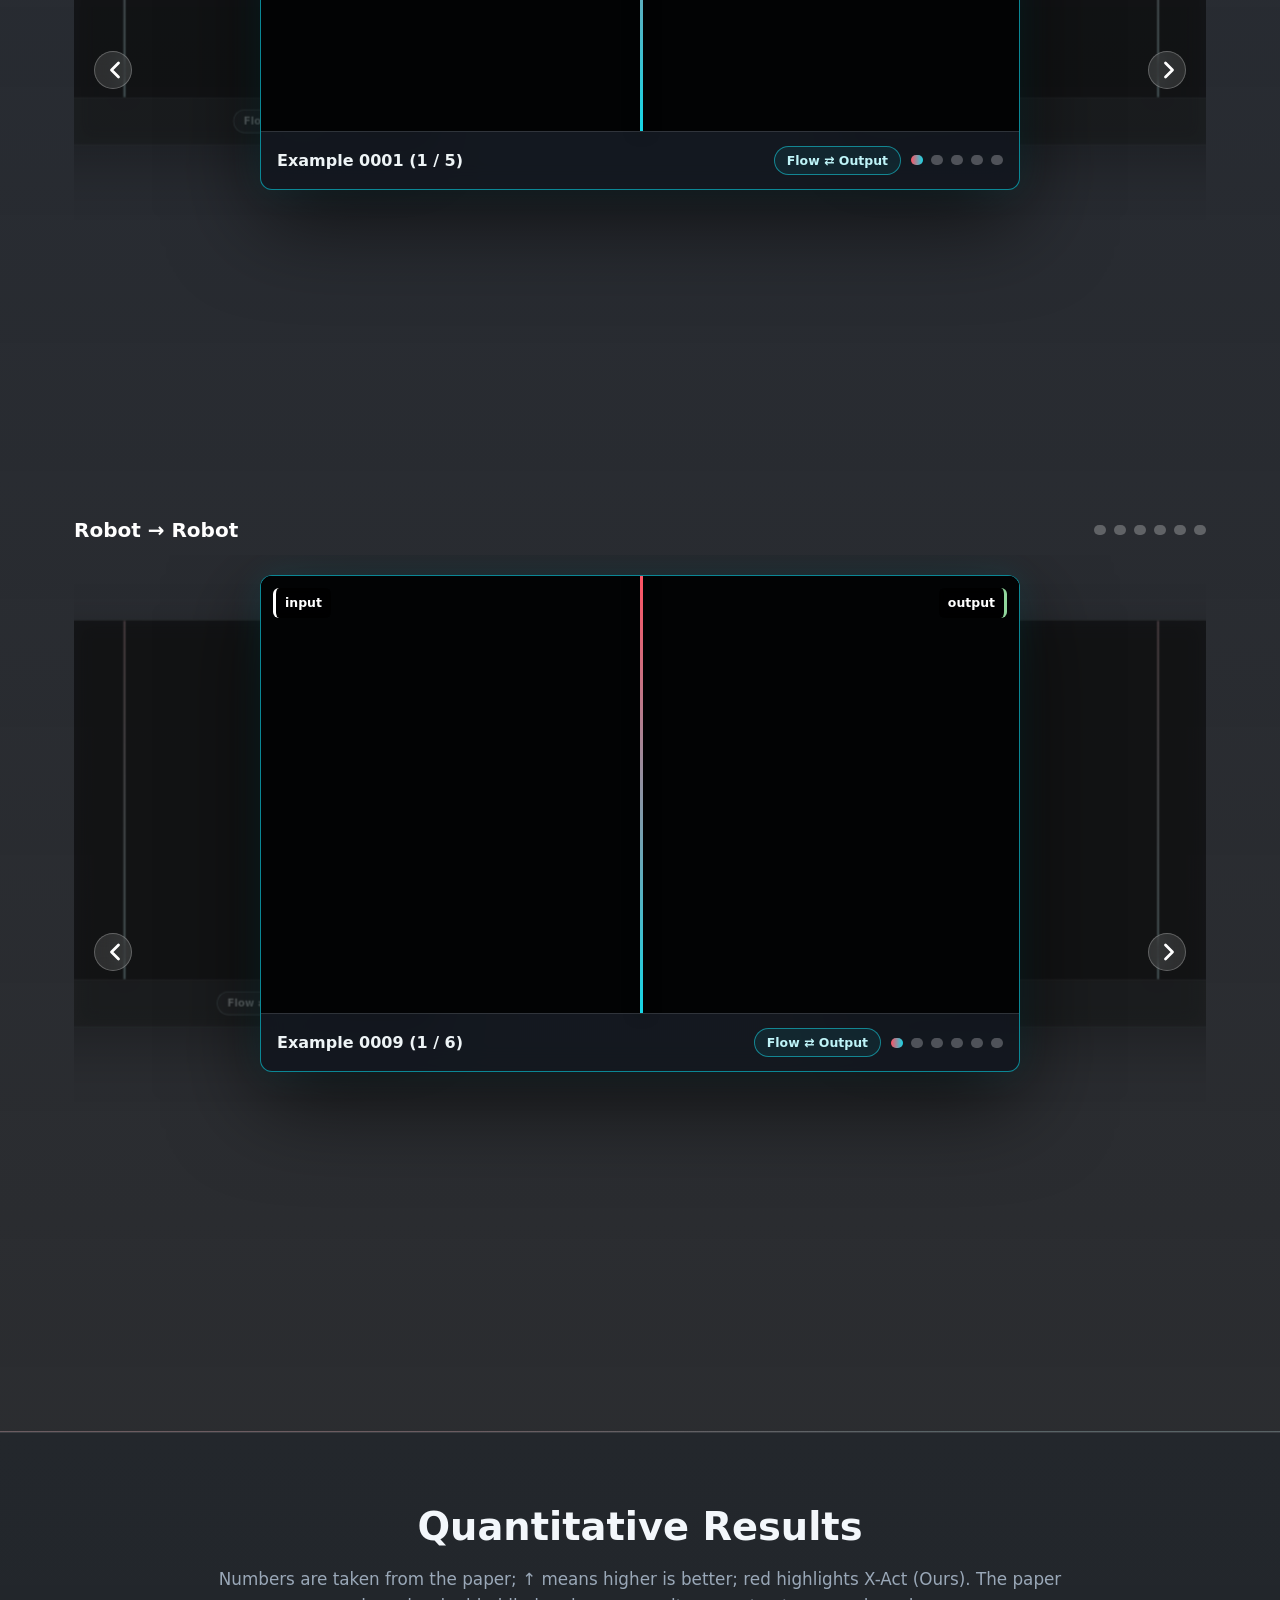
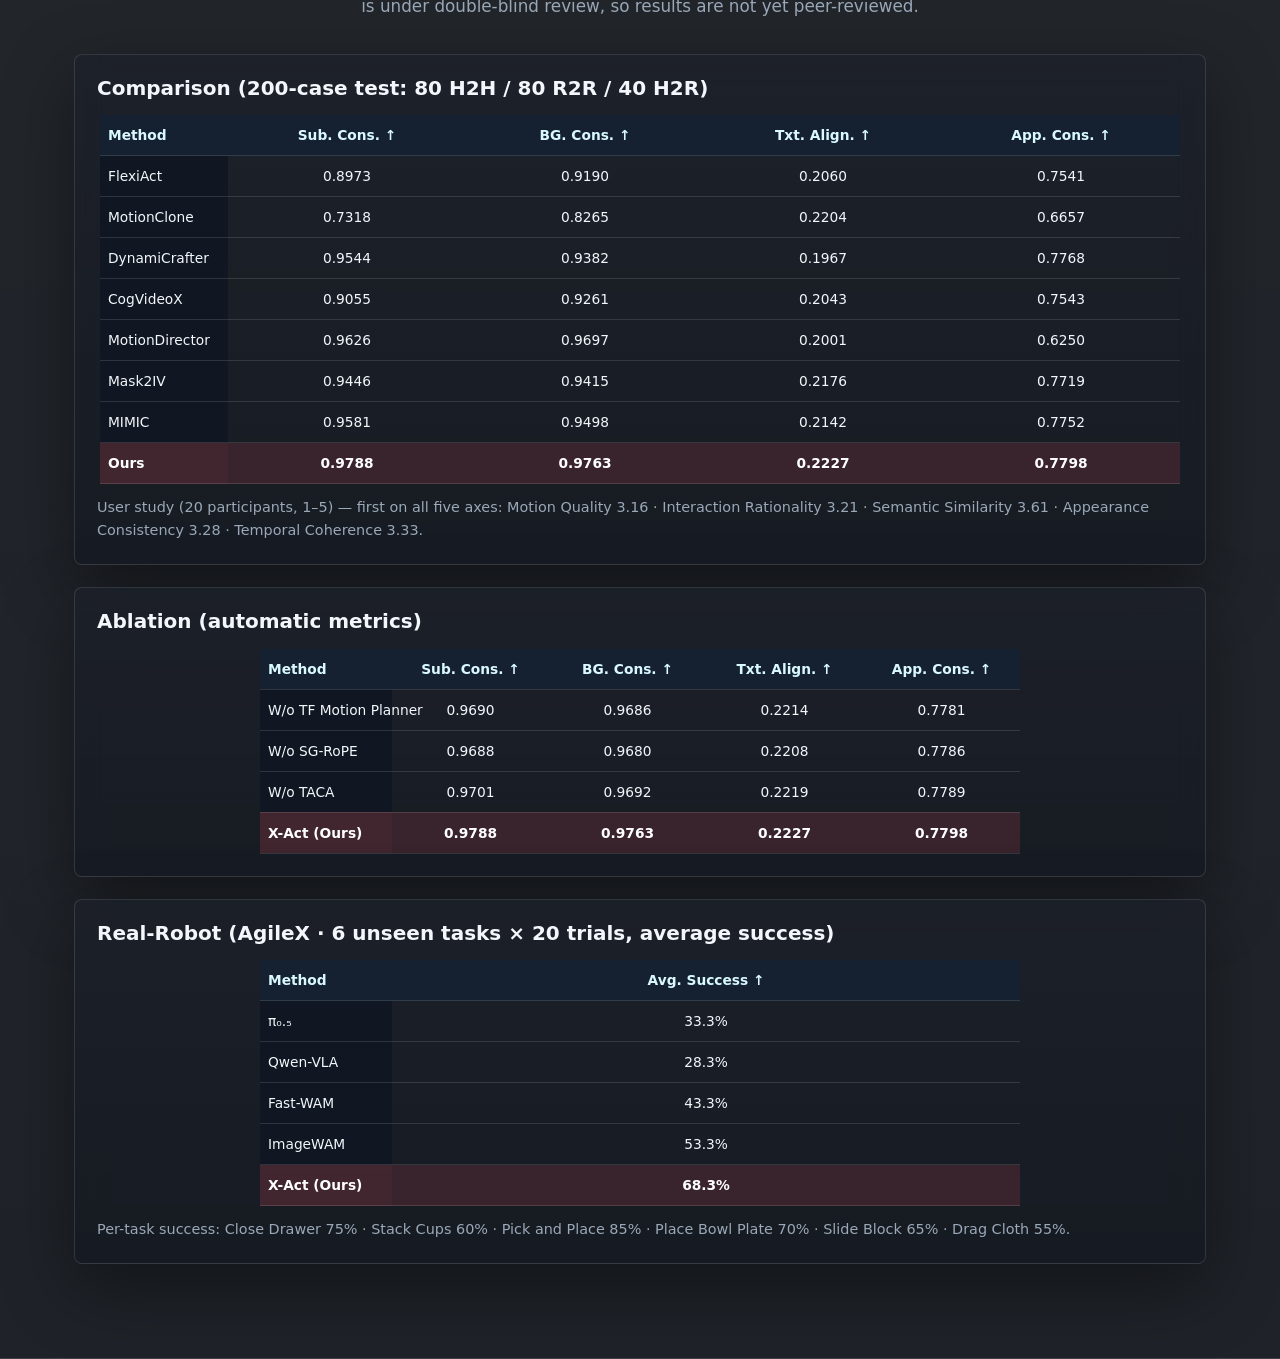
==== commit 245984b8: "Remove homepage review footer" ====
--- a/index.html
+++ b/index.html
@@ -230,10 +230,6 @@
 
   </main>
 
-  <footer class="footer">
-    <p>X-Act project page · Under double-blind review at ICLR 2027 (anonymous) · Content compiled from the paper draft and not peer-reviewed</p>
-  </footer>
-
   <script src="videos_manifest.js"></script>
   <script src="script.js"></script>
 </body>
